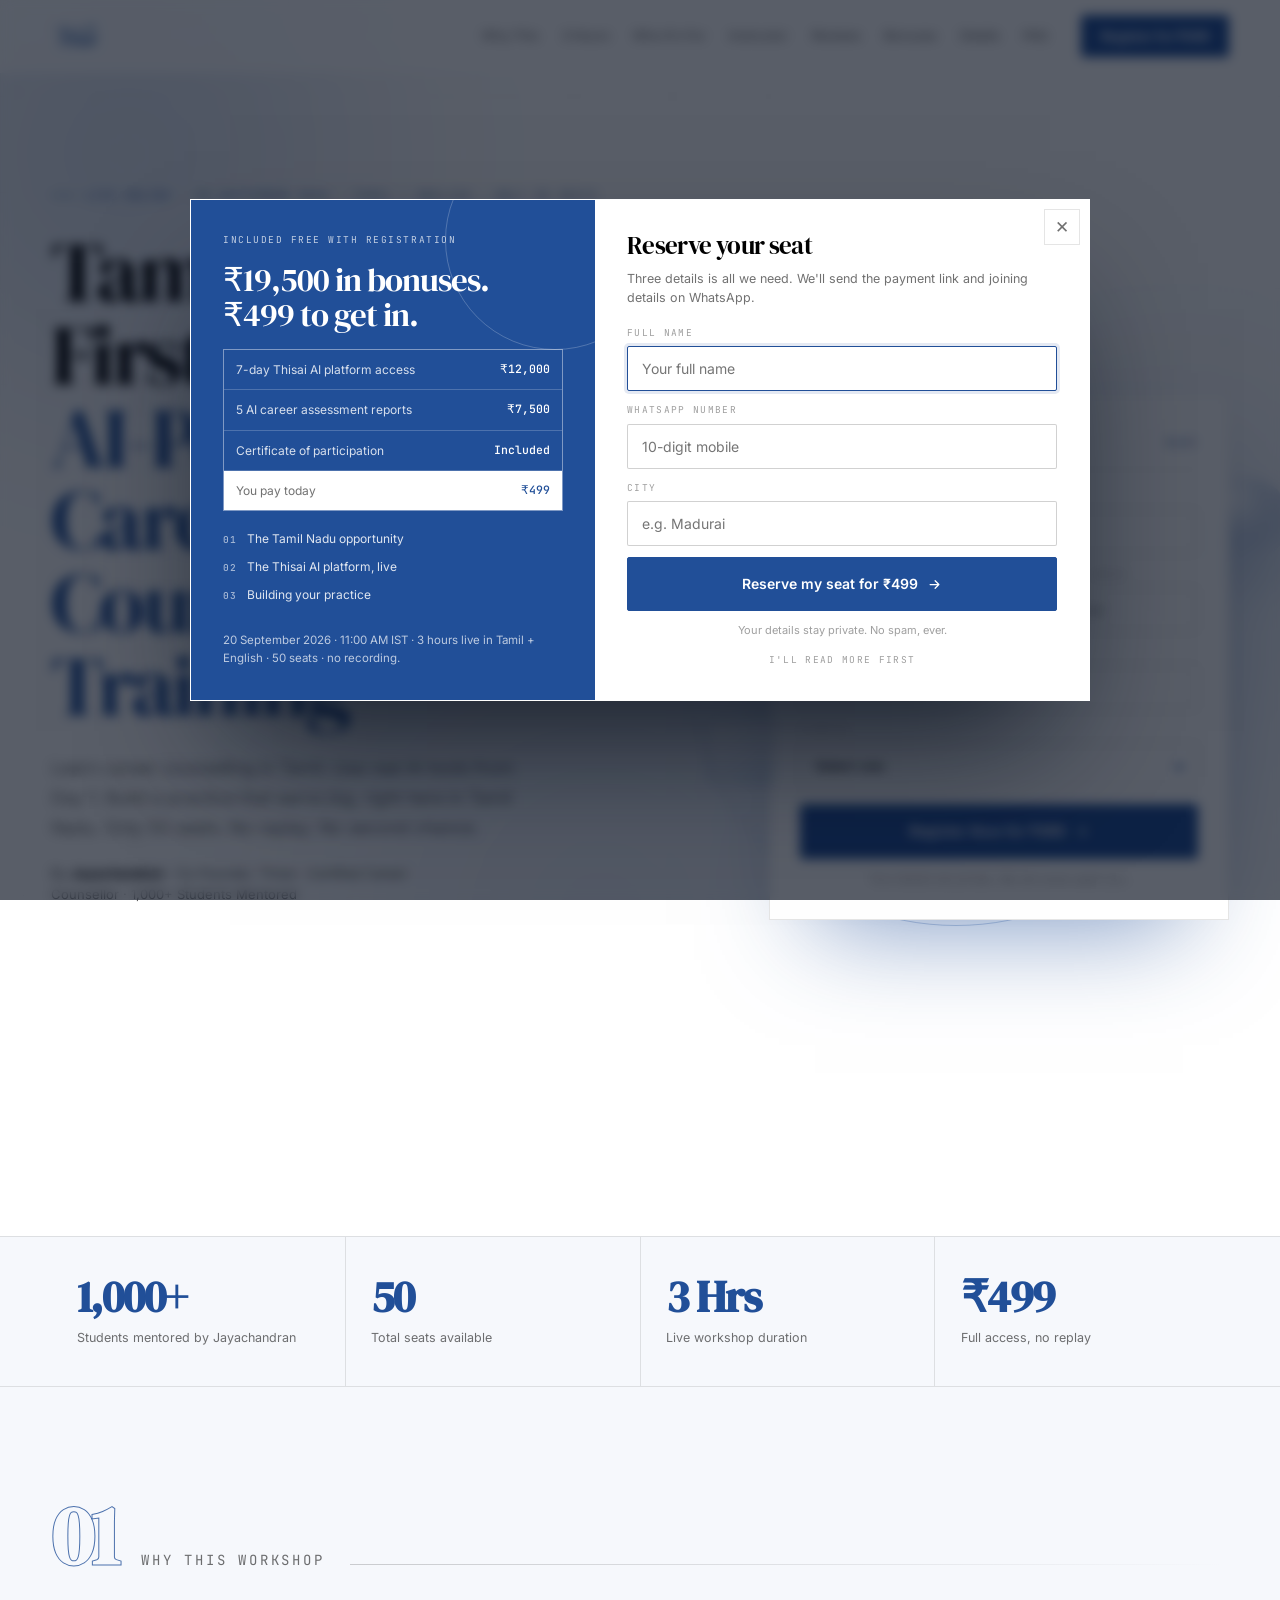
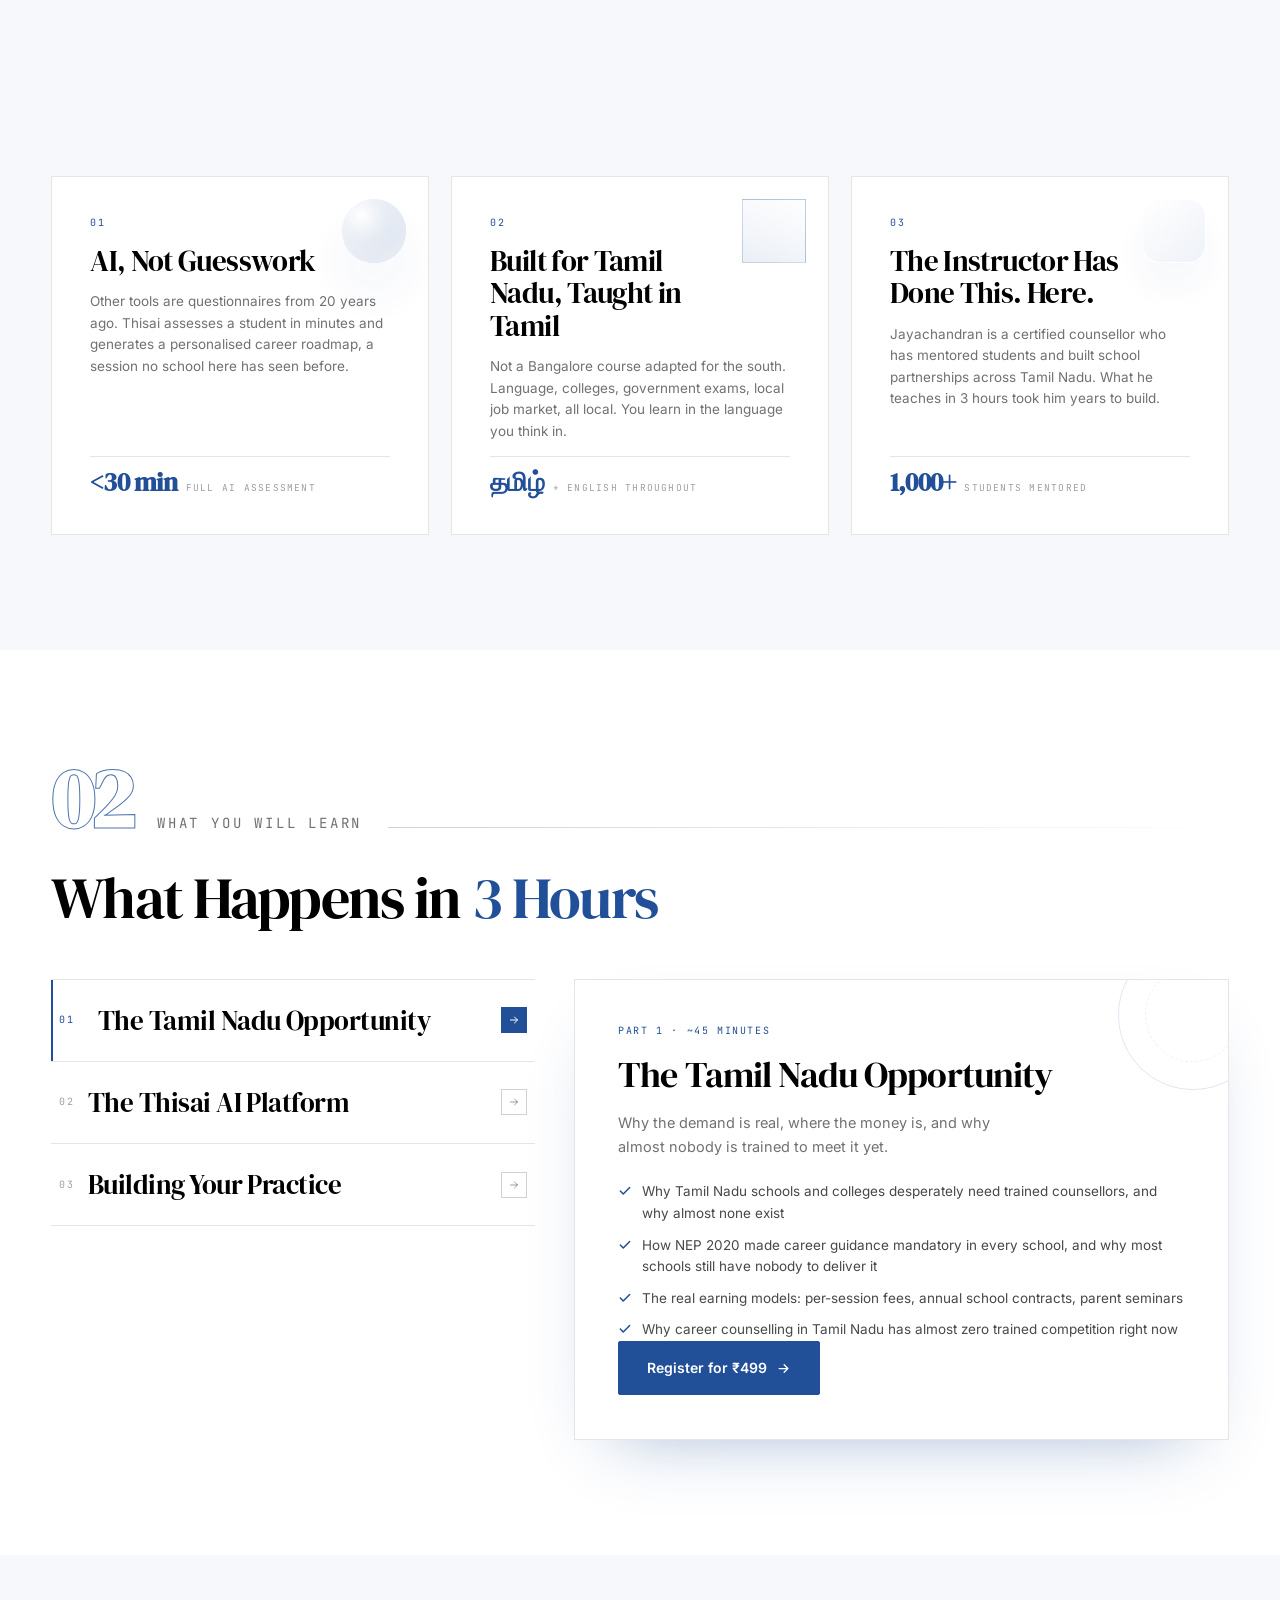
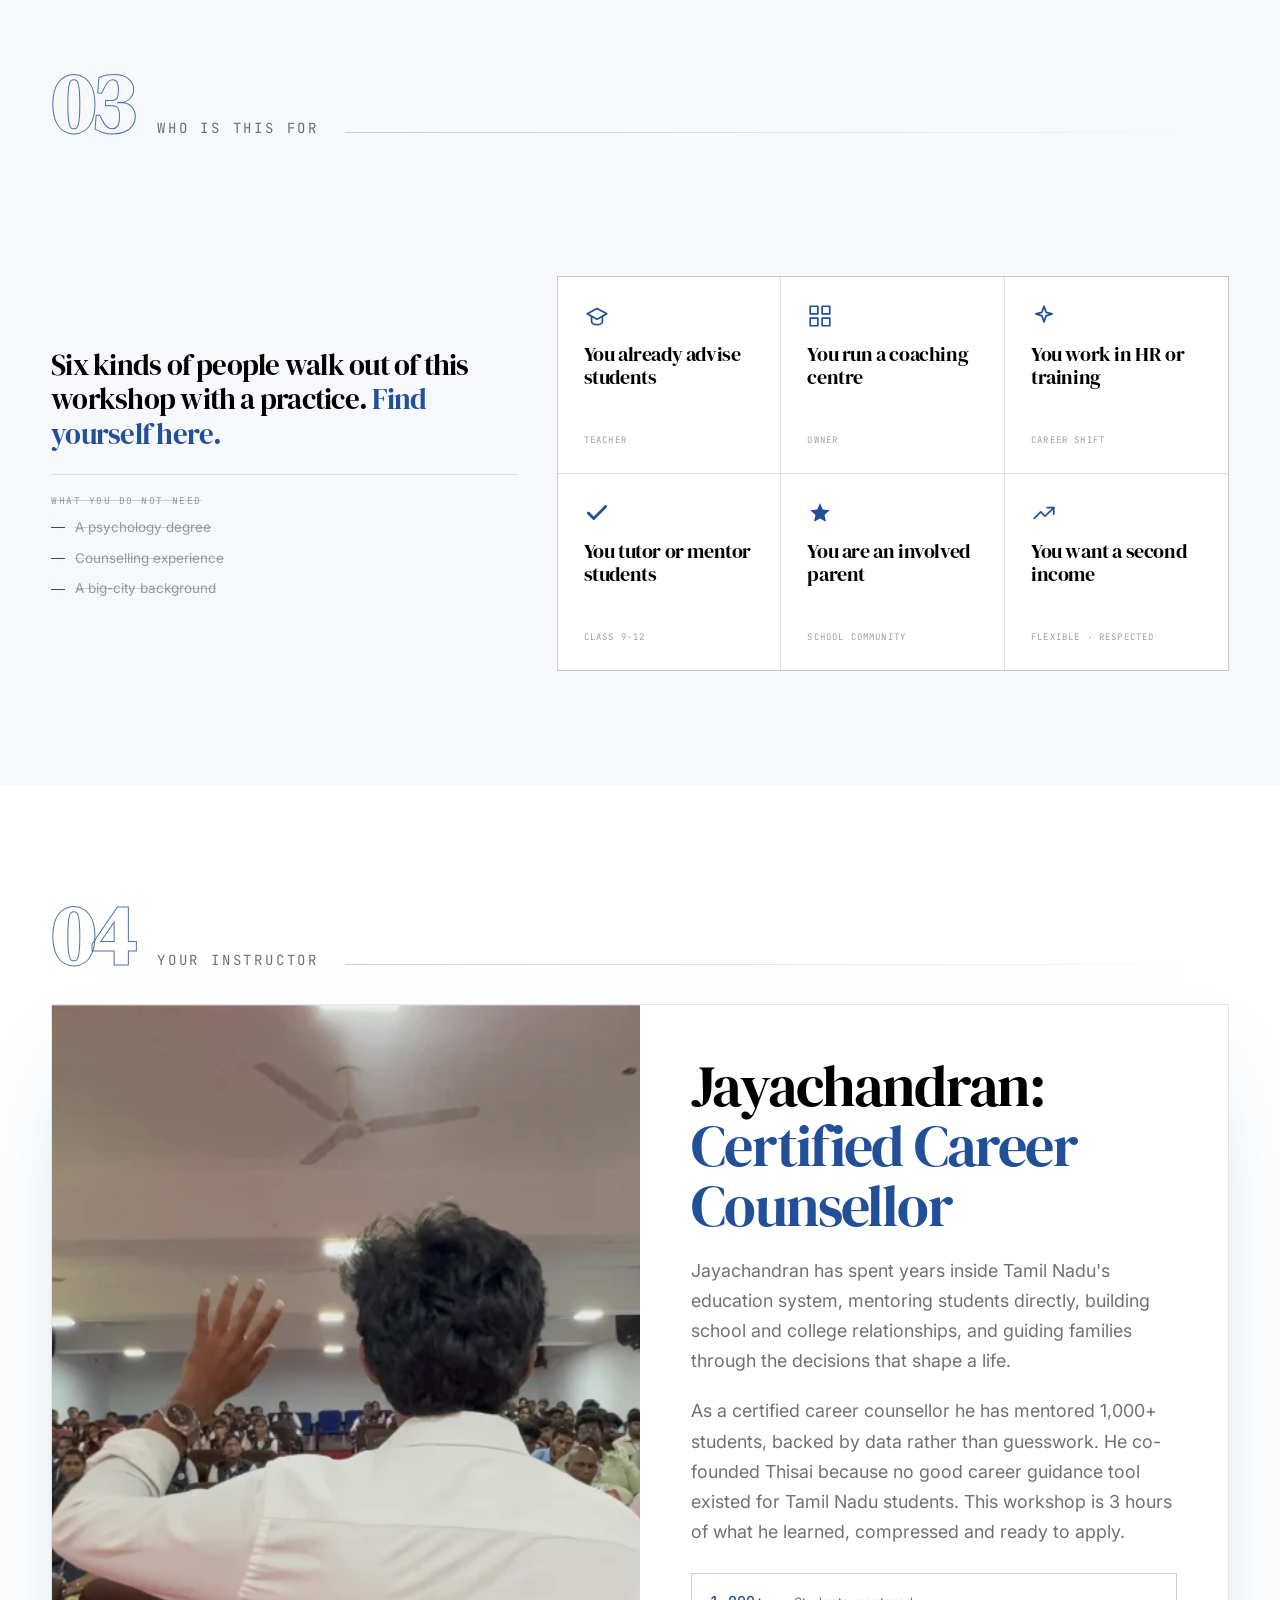
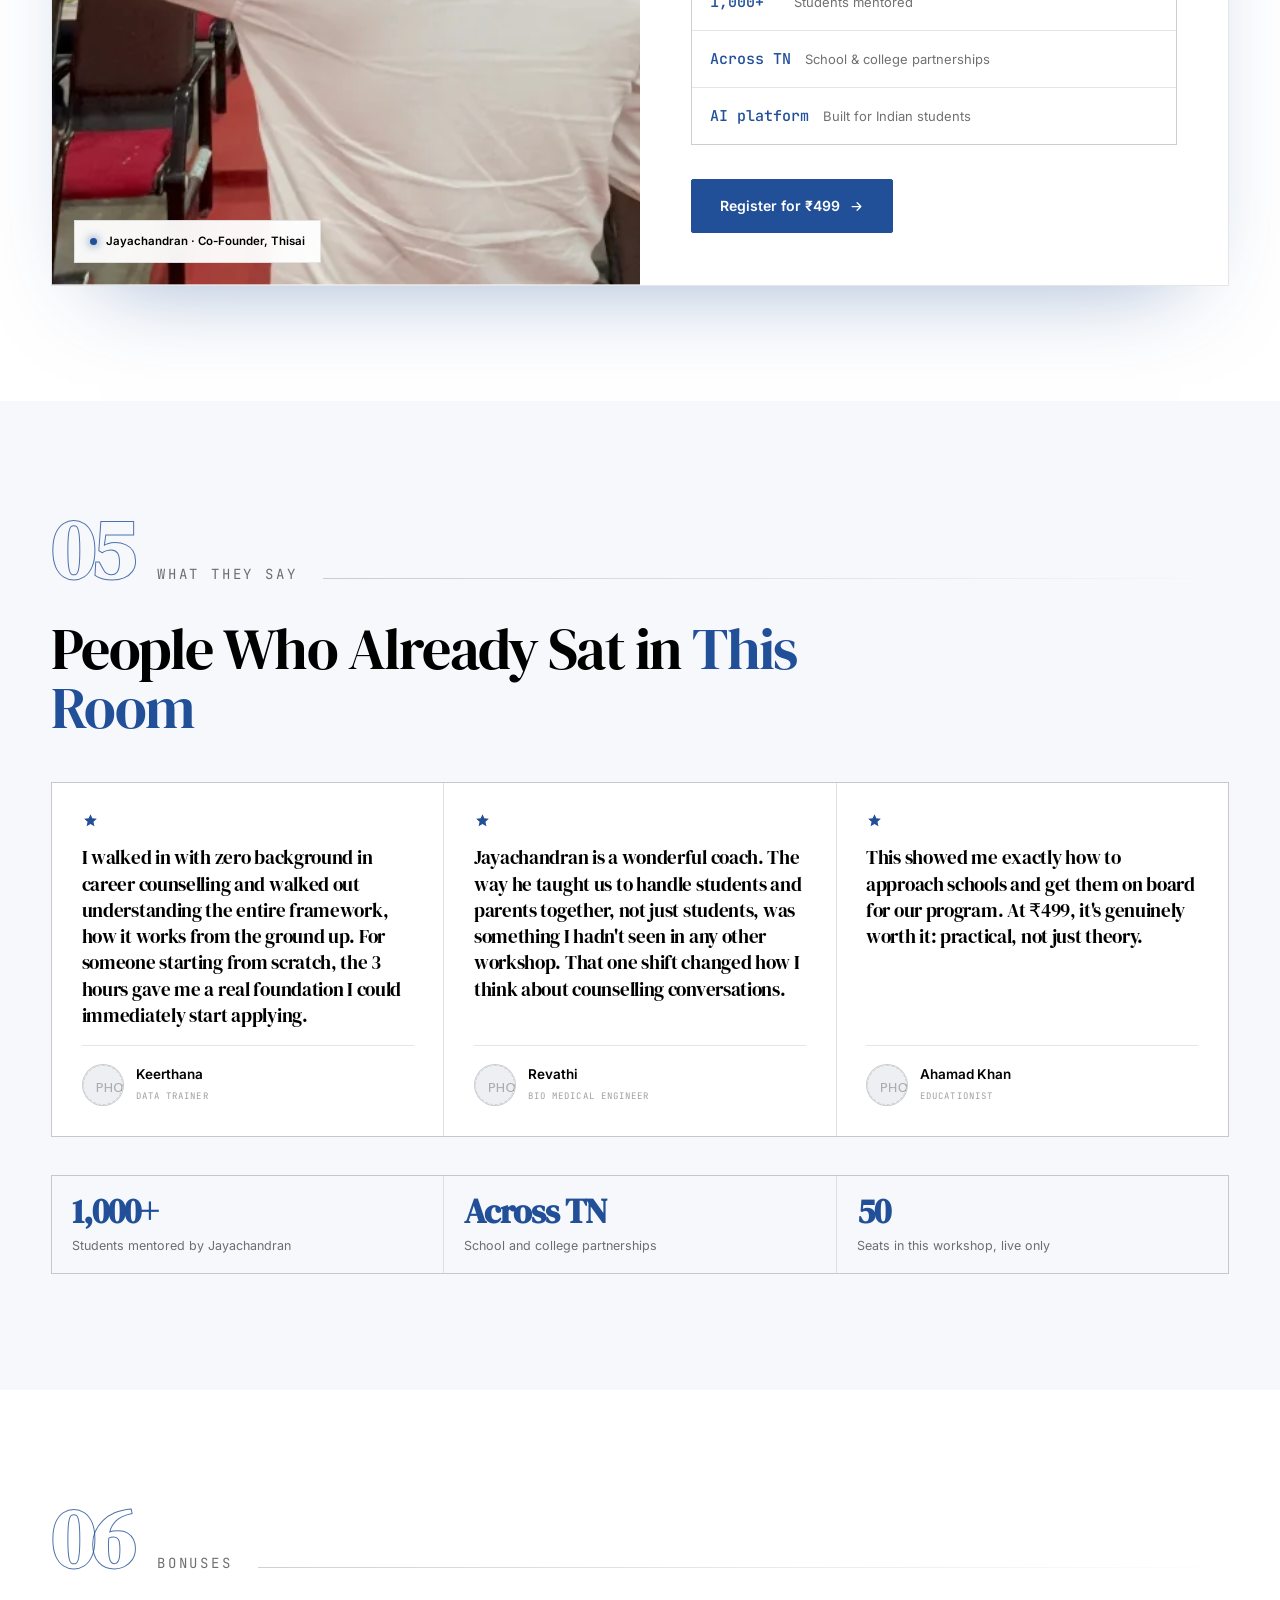
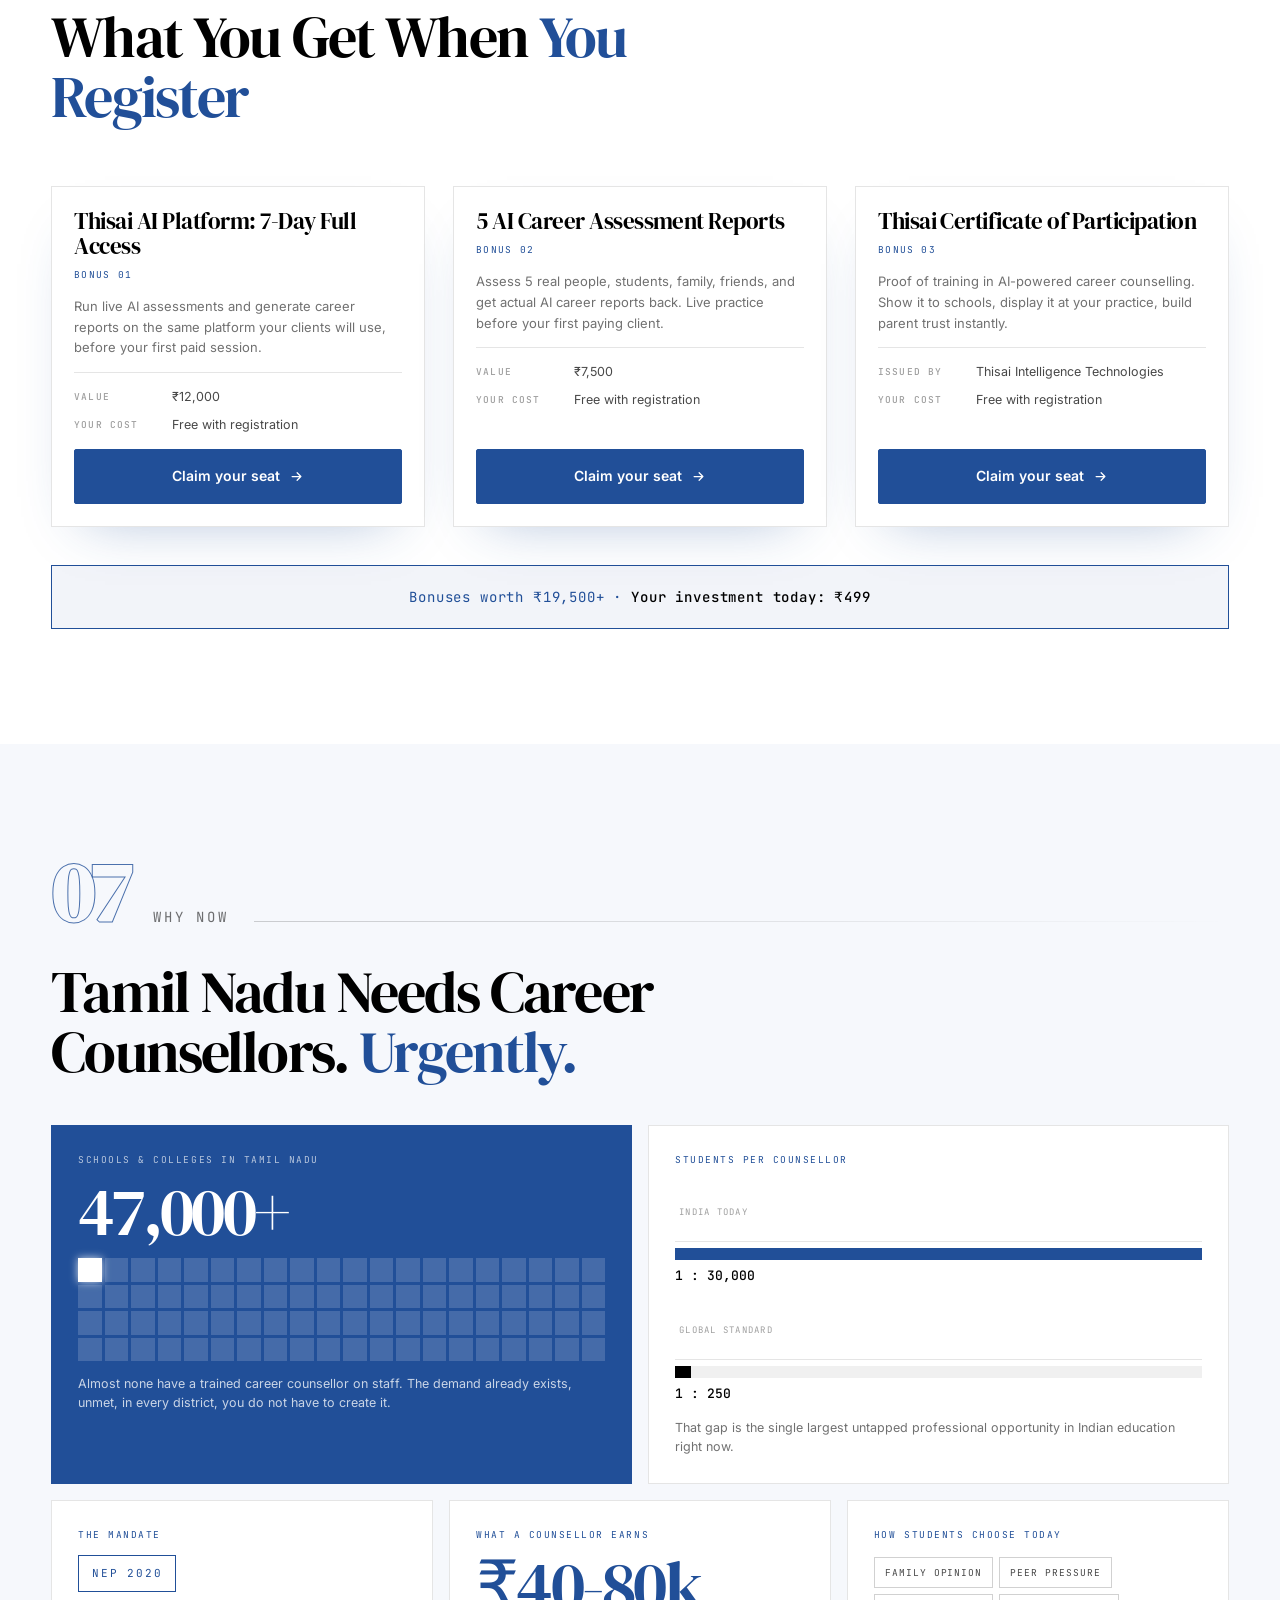
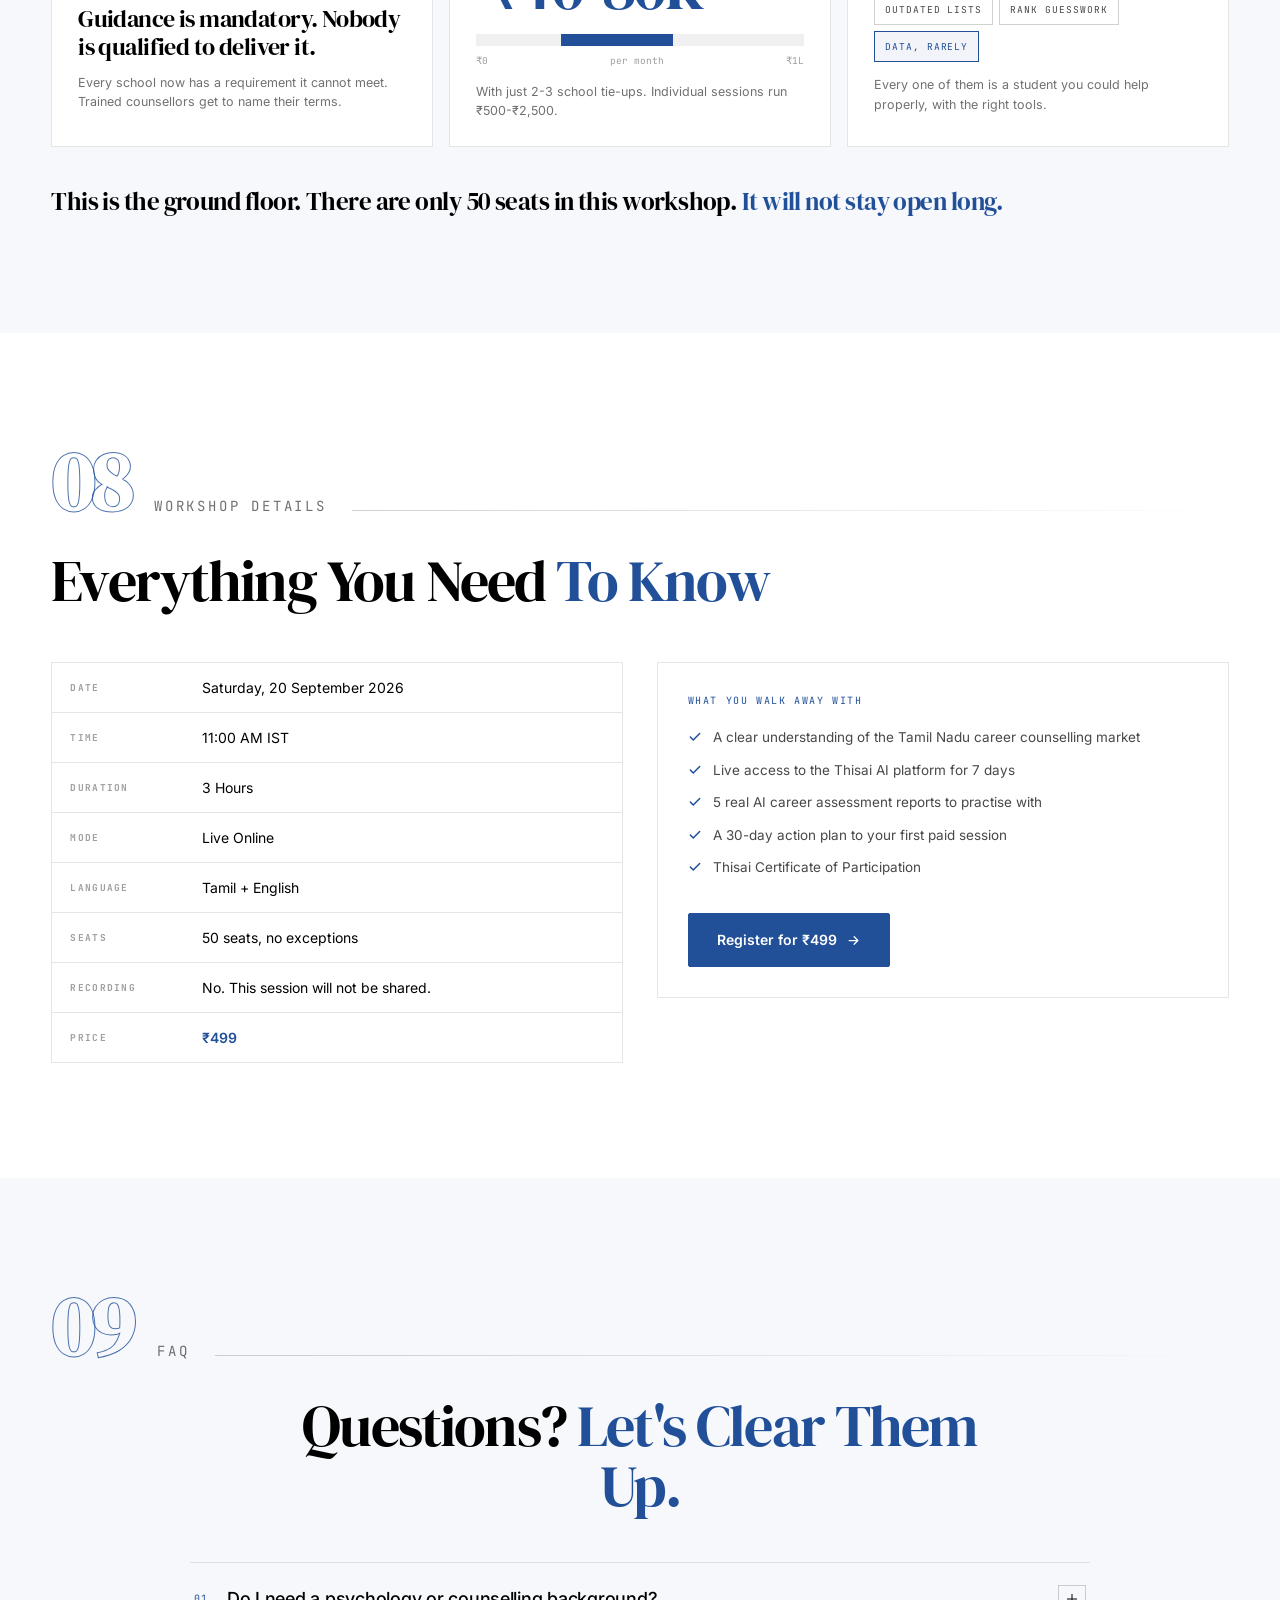
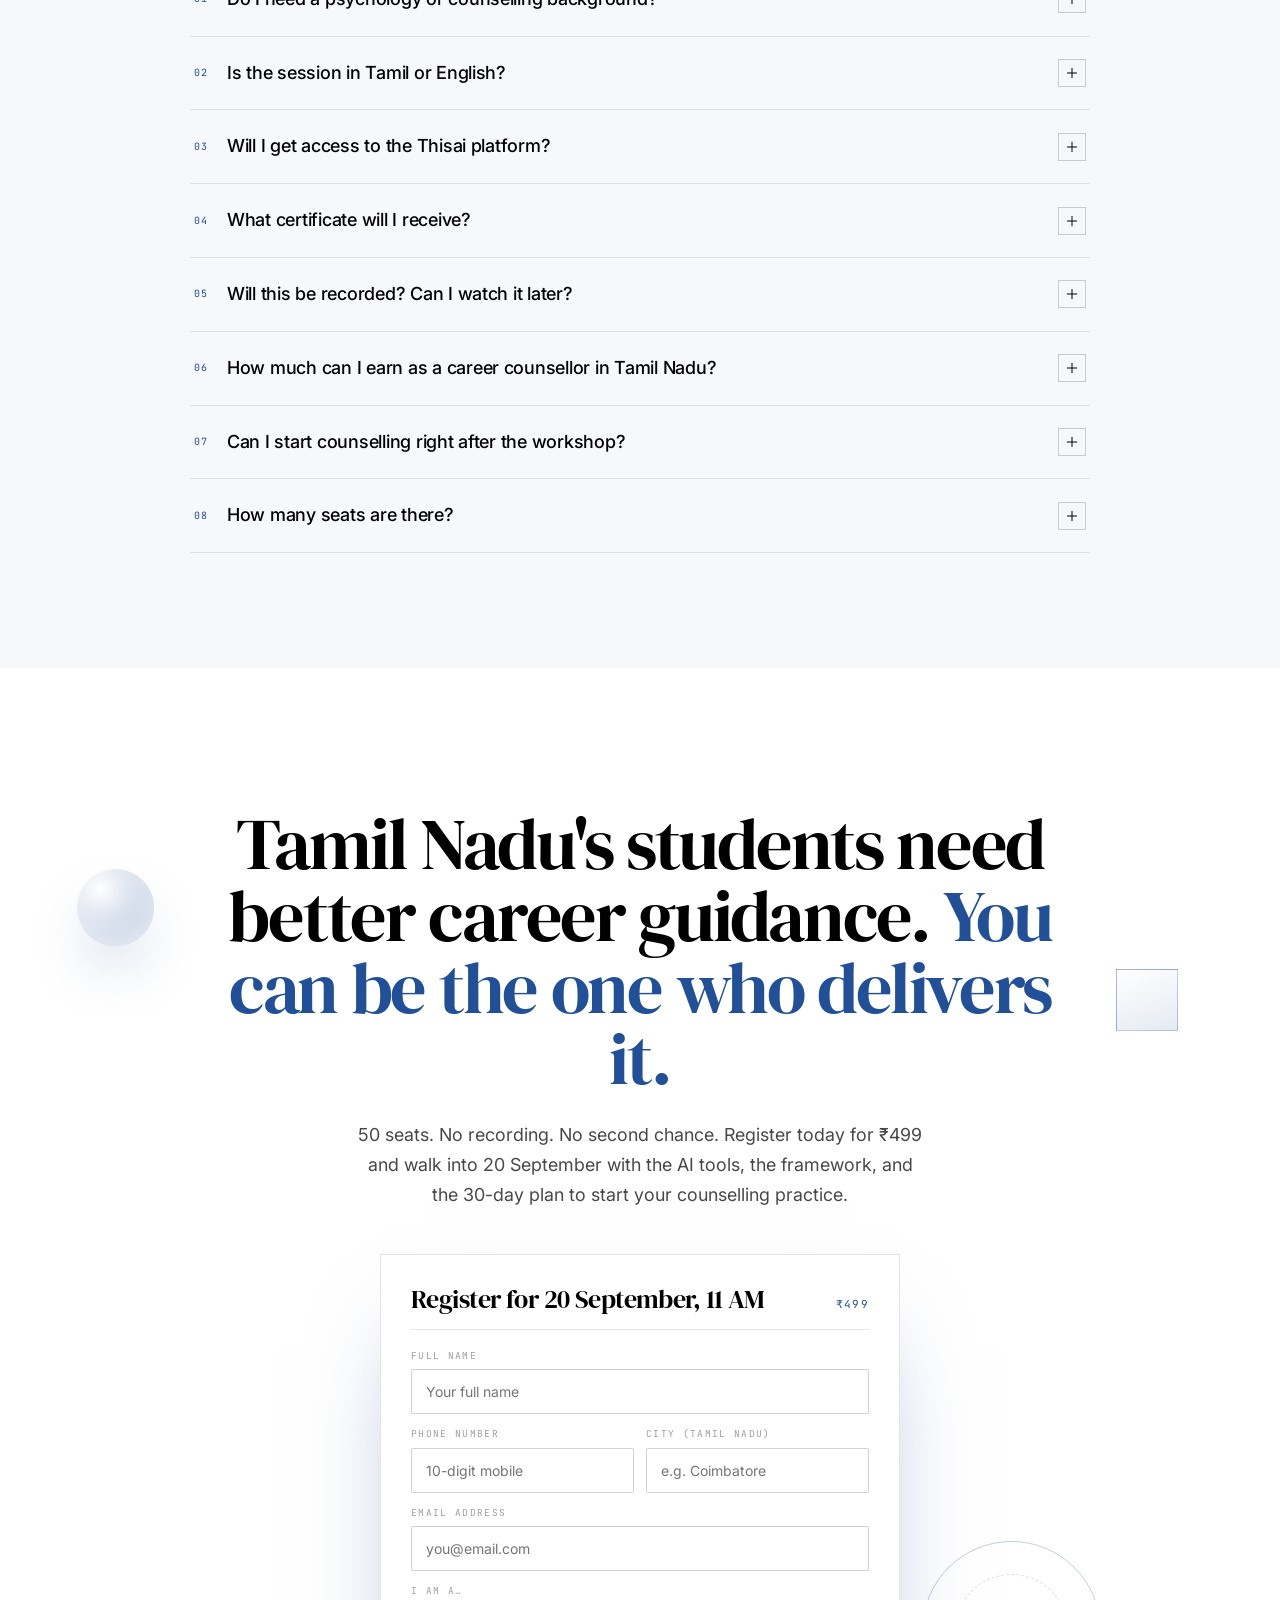
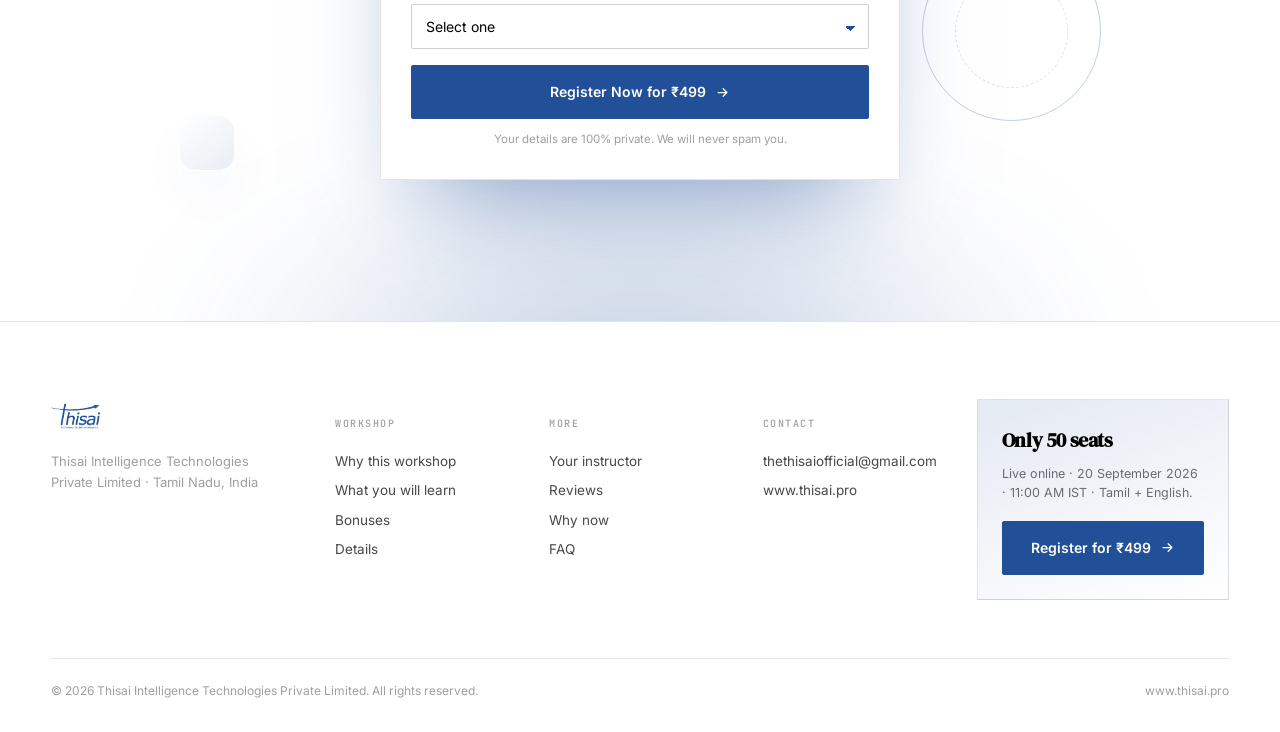
==== index.html @ 78b6aab6 "Rename entry point to index.html for static hosting Static hosts (Vercel, Netlify, GitHub Pages) ser" ====
<!DOCTYPE html>
<html lang="en">
<head>
<meta charset="utf-8">
<meta name="viewport" content="width=device-width,initial-scale=1">
<title>Thisai, Tamil Nadu's First AI-Powered Career Counsellor Training · 20 Sept 2026</title>
<meta name="description" content="Tamil Nadu's first AI-powered career counsellor training. Live online, 20 September 2026, in Tamil + English. 50 seats, no recording. Register for ₹499.">
<link rel="preconnect" href="https://fonts.googleapis.com">
<link rel="preconnect" href="https://fonts.gstatic.com" crossorigin>
<link rel="stylesheet" href="https://fonts.googleapis.com/css2?family=DM+Serif+Display&family=Inter:wght@300;400;500;600;700&family=JetBrains+Mono:wght@400;500&display=swap">
<link rel="stylesheet" href="ai-counselor.css">
<link rel="stylesheet" href="workshop.css">
</head>
<body>
<svg width="0" height="0" style="position:absolute" aria-hidden="true"><defs>
<symbol id="k-arr" viewBox="0 0 24 24" fill="none" stroke="currentColor" stroke-width="2" stroke-linecap="round" stroke-linejoin="round"><path d="M5 12h14M13 6l6 6-6 6"></path></symbol>
<symbol id="k-prev" viewBox="0 0 24 24" fill="none" stroke="currentColor" stroke-width="2" stroke-linecap="round" stroke-linejoin="round"><path d="M19 12H5M11 6l-6 6 6 6"></path></symbol>
<symbol id="k-check" viewBox="0 0 24 24" fill="none" stroke="currentColor" stroke-width="2.6" stroke-linecap="round" stroke-linejoin="round"><path d="M20 6L9 17l-5-5"></path></symbol>
<symbol id="k-star" viewBox="0 0 24 24" fill="currentColor"><path d="M12 3l2.6 5.8 6.4.7-4.8 4.3 1.3 6.2L12 17l-5.5 3 1.3-6.2L3 9.5l6.4-.7L12 3z"></path></symbol>
<symbol id="k-cap" viewBox="0 0 24 24" fill="none" stroke="currentColor" stroke-width="1.6" stroke-linecap="round" stroke-linejoin="round"><path d="M3 10l9-5 9 5-9 5-9-5z"></path><path d="M7 12.2V17c0 1.7 2.2 3 5 3s5-1.3 5-3v-4.8"></path></symbol>
<symbol id="k-grid" viewBox="0 0 24 24" fill="none" stroke="currentColor" stroke-width="1.6" stroke-linecap="round" stroke-linejoin="round"><rect x="3" y="3" width="7" height="7"></rect><rect x="14" y="3" width="7" height="7"></rect><rect x="3" y="14" width="7" height="7"></rect><rect x="14" y="14" width="7" height="7"></rect></symbol>
<symbol id="k-spark" viewBox="0 0 24 24" fill="none" stroke="currentColor" stroke-width="1.6" stroke-linecap="round" stroke-linejoin="round"><path d="M12 3l1.9 5.6L19.5 10l-5.6 1.9L12 17.5l-1.9-5.6L4.5 10l5.6-1.4L12 3z"></path></symbol>
<symbol id="k-grow" viewBox="0 0 24 24" fill="none" stroke="currentColor" stroke-width="1.6" stroke-linecap="round" stroke-linejoin="round"><path d="M3 17l6-6 4 4 8-8"></path><path d="M15 7h6v6"></path></symbol>
</defs></svg>

<div class="env" aria-hidden="true">
<canvas id="dust"></canvas>
<span class="liq l1"></span><span class="liq l2"></span><span class="liq l3"></span>
<span class="grid-f"></span>
</div>
<div class="cursor" id="cur" aria-hidden="true"></div>

<header class="nav" id="nav">
<div class="wrap nav-in">
<a class="lg" href="#top"><img src="assets/thisai-logo.png" alt="Thisai"></a>
<nav class="nav-l">
<a href="#ch01">Why This</a><a href="#ch02">3 Hours</a><a href="#ch03">Who It's For</a><a href="#ch04">Instructor</a><a href="#trust">Reviews</a><a href="#ch05">Bonuses</a><a href="#ch07">Details</a><a href="#ch08">FAQ</a>
</nav>
<a class="btn btn-p btn-sm mag" href="#register" style="flex:none"><span>Register for ₹499</span></a>
<button class="brg" id="brg" aria-label="Menu" aria-expanded="false"><b></b></button>
</div>
<div class="mn" id="mn"><div class="wrap">
<a href="#ch01">Why This</a><a href="#ch02">3 Hours</a><a href="#ch03">Who It's For</a><a href="#ch04">Instructor</a><a href="#trust">Reviews</a><a href="#ch05">Bonuses</a><a href="#ch07">Details</a><a href="#ch08">FAQ</a>
<a class="btn btn-p" href="#register"><span>Register for ₹499</span></a>
</div></div>
</header>

<main>
<!-- HERO -->
<section class="hero" id="top" data-screen-label="Hero">
<div class="wrap hero-g">
<div>
<span class="kick rv"><i></i>Live Online · 20 September 2026 · Tamil + English · Only 50 Seats</span>
<h1 class="dl rw">Tamil Nadu's First <em>AI-Powered Career Counsellor Training</em></h1>
<p class="lede rv d2">Learn career counselling in Tamil. Use real AI tools from Day 1. Build a practice that earns big, right here in Tamil Nadu. Only 50 seats. No replay. No second chance.</p>
<p class="trustline rv d3">By <b>Jayachandran</b> · Co-Founder, Thisai · Certified Career Counsellor · 1,000+ Students Mentored</p>
<div class="cdn rv d3">
<div class="ck">Workshop begins in</div>
<div class="cdn-r">
<div class="cdn-u"><b id="cD">00</b><span>Days</span></div>
<div class="cdn-u"><b id="cH">00</b><span>Hours</span></div>
<div class="cdn-u"><b id="cM">00</b><span>Minutes</span></div>
<div class="cdn-u"><b id="cS">00</b><span>Seconds</span></div>
</div>
<div class="urg"><i></i><span>Only 50 seats available · Registration closes when full · No recording will be shared</span></div>
</div>
<div class="mcta">
<div class="mk">Live online · 20 September 2026 · 11 AM IST</div>
<div class="mh">Reserve your seat for ₹499</div>
<div class="mr"><span>3 hours live</span><span>Tamil + English</span><span>50 seats</span><span>No recording</span></div>
<button class="btn btn-p" type="button" data-open-pop="1"><span>Reserve my seat <svg><use href="#k-arr"></use></svg></span></button>
<div class="mf">Takes 20 seconds · ₹19,500 in bonuses included</div>
</div>
</div>
<div class="hv form-hv" id="hv">
<span class="obj o-ring" aria-hidden="true"></span>
<div class="hv-in" id="hvIn">
<span class="obj o-orb" aria-hidden="true"></span>
<span class="obj cube" aria-hidden="true"><i class="fc"></i><i class="fc"></i><i class="fc"></i><i class="fc"></i><i class="fc"></i><i class="fc"></i></span>
<div class="wf rv d1" id="register">
<div class="wf-h"><h3>Secure Your Seat</h3><span class="pr">₹499</span></div>
<form novalidate="novalidate">
<div class="fr"><label for="f-name">Full name</label><input id="f-name" name="name" type="text" required="required" autocomplete="name" placeholder="Your full name"></div>
<div class="two">
<div class="fr"><label for="f-phone">Phone number</label><input id="f-phone" name="phone" type="tel" required="required" autocomplete="tel" placeholder="10-digit mobile"></div>
<div class="fr"><label for="f-city">City (Tamil Nadu)</label><input id="f-city" name="city" type="text" required="required" placeholder="e.g. Madurai"></div>
</div>
<div class="fr"><label for="f-email">Email address</label><input id="f-email" name="email" type="email" required="required" autocomplete="email" placeholder="you@email.com"></div>
<div class="fr"><label for="f-role">I am a…</label>
<select id="f-role" name="role" required="required">
<option value="">Select one</option>
<option>Teacher</option>
<option>Coaching Centre Owner</option>
<option>HR Professional</option>
<option>Tutor or Mentor</option>
<option>Parent</option>
<option>Other</option>
</select>
</div>
<button class="btn btn-p mag" type="submit"><span>Register Now for ₹499 <svg><use href="#k-arr"></use></svg></span></button>
<p class="fine">Your details are private. We will never spam you.</p>
</form>
<div class="ok">
<div class="tick"><svg><use href="#k-check"></use></svg></div>
<h4>Seat request received</h4>
<p>Thank you, <span class="nm-out">there</span>. We'll send your payment link and joining details on WhatsApp within a few hours. Watch for a message from Thisai.</p>
</div>
</div>
</div>
</div>
</div>
</section>

<!-- STATS -->
<section class="stx" data-screen-label="Stats">
<div class="wrap"><div class="stx-g">
<div><b>1,000+</b><span>Students mentored by Jayachandran</span></div>
<div><b>50</b><span>Total seats available</span></div>
<div><b>3 Hrs</b><span>Live workshop duration</span></div>
<div><b>₹499</b><span>Full access, no replay</span></div>
</div></div>
</section>

<!-- 01 WHY THIS WORKSHOP -->
<section class="ch alt" id="ch01" data-screen-label="01 Why this workshop">
<span class="scan"></span>
<div class="wrap">
<div class="ch-no"><b>01</b><span class="lbl">Why this workshop</span><span class="rule"></span></div>
<div class="head"><h2 class="dl rw">What Makes This Different From <em>Everything Else</em></h2></div>
<div class="asm g3 hsc">
<article class="as tlt rv"><span class="obj o-orb a3" aria-hidden="true"></span><span class="an">01</span><h3>AI, Not Guesswork</h3><p>Other tools are questionnaires from 20 years ago. Thisai assesses a student in minutes and generates a personalised career roadmap, a session no school here has seen before.</p><div class="metric"><b>&lt;30 min</b><span>Full AI assessment</span></div></article>
<article class="as tlt rv d1"><span class="obj cube a3" style="--s:64px" aria-hidden="true"><i class="fc"></i><i class="fc"></i><i class="fc"></i><i class="fc"></i><i class="fc"></i><i class="fc"></i></span><span class="an">02</span><h3>Built for Tamil Nadu, Taught in Tamil</h3><p>Not a Bangalore course adapted for the south. Language, colleges, government exams, local job market, all local. You learn in the language you think in.</p><div class="metric"><b>தமிழ்</b><span>+ English throughout</span></div></article>
<article class="as tlt rv d2"><span class="obj o-glass a3" style="border-radius:18px" aria-hidden="true"></span><span class="an">03</span><h3>The Instructor Has Done This. Here.</h3><p>Jayachandran is a certified counsellor who has mentored students and built school partnerships across Tamil Nadu. What he teaches in 3 hours took him years to build.</p><div class="metric"><b>1,000+</b><span>Students mentored</span></div></article>
</div>
<div class="hint"><i></i>Swipe to see all three</div>
</div>
</section>

<!-- 02 WHAT YOU WILL LEARN -->
<section class="ch" id="ch02" data-screen-label="02 What happens in 3 hours">
<span class="scan"></span>
<div class="wrap">
<div class="ch-no"><b>02</b><span class="lbl">What you will learn</span><span class="rule"></span></div>
<div class="head"><h2 class="dl rw">What Happens in <em>3 Hours</em></h2></div>
<div class="aud rv">
<div class="aud-l" id="audL">
<button class="on" data-i="0"><span class="an">01</span><span class="at">The Tamil Nadu Opportunity</span><span class="ac"><svg><use href="#k-arr"></use></svg></span></button>
<button data-i="1"><span class="an">02</span><span class="at">The Thisai AI Platform</span><span class="ac"><svg><use href="#k-arr"></use></svg></span></button>
<button data-i="2"><span class="an">03</span><span class="at">Building Your Practice</span><span class="ac"><svg><use href="#k-arr"></use></svg></span></button>
</div>
<div class="aud-p" id="audP">
<span class="sw"></span>
<span class="obj o-ring" aria-hidden="true"></span>
<div id="audBody"></div>
</div>
</div>
</div>
</section>

<!-- 03 WHO IS THIS FOR -->
<section class="ch alt" id="ch03" data-screen-label="03 Who is this for">
<span class="scan"></span>
<div class="wrap">
<div class="ch-no"><b>03</b><span class="lbl">Who is this for</span><span class="rule"></span></div>
<div class="head"><h2 class="dl rw">This Workshop Is <em>For You If…</em></h2></div>
<div class="fit">
<div class="rv">
<div class="fit-s">Six kinds of people walk out of this workshop with a practice. <em>Find yourself here.</em></div>
<div class="nots">
<div class="nk">What you do not need</div>
<div><i></i>A psychology degree</div>
<div><i></i>Counselling experience</div>
<div><i></i>A big-city background</div>
</div>
</div>
<div class="tiles rv d1">
<div class="tile"><svg><use href="#k-cap"></use></svg><b>You already advise students</b><span>Teacher</span></div>
<div class="tile"><svg><use href="#k-grid"></use></svg><b>You run a coaching centre</b><span>Owner</span></div>
<div class="tile"><svg><use href="#k-spark"></use></svg><b>You work in HR or training</b><span>Career shift</span></div>
<div class="tile"><svg><use href="#k-check"></use></svg><b>You tutor or mentor students</b><span>Class 9-12</span></div>
<div class="tile"><svg><use href="#k-star"></use></svg><b>You are an involved parent</b><span>School community</span></div>
<div class="tile"><svg><use href="#k-grow"></use></svg><b>You want a second income</b><span>Flexible · respected</span></div>
</div>
</div>
</div>
</section>

<!-- 04 INSTRUCTOR -->
<section class="ch" id="ch04" data-screen-label="04 Instructor">
<span class="scan"></span>
<div class="wrap">
<div class="ch-no"><b>04</b><span class="lbl">Your instructor</span><span class="rule"></span></div>
<div class="xp rv">
<div class="xp-ph"><image-slot id="ws-instructor" shape="rect" fit="cover" placeholder="Drop a photo: Jayachandran, Co-Founder of Thisai" src="assets/jayachandran.webp"></image-slot><span class="tag"><span class="dot"></span>Jayachandran · Co-Founder, Thisai</span></div>
<div class="xp-c">
<h2 class="dl rw">Jayachandran: <em>Certified Career Counsellor</em></h2>
<p class="lede">Jayachandran has spent years inside Tamil Nadu's education system, mentoring students directly, building school and college relationships, and guiding families through the decisions that shape a life.</p>
<p class="lede">As a certified career counsellor he has mentored 1,000+ students, backed by data rather than guesswork. He co-founded Thisai because no good career guidance tool existed for Tamil Nadu students. This workshop is 3 hours of what he learned, compressed and ready to apply.</p>
<div class="xnums">
<div><b>1,000+</b><span>Students mentored</span></div>
<div><b>Across TN</b><span>School &amp; college partnerships</span></div>
<div><b>AI platform</b><span>Built for Indian students</span></div>
</div>
<div class="btns">
<a class="btn btn-p mag" href="#register"><span>Register for ₹499 <svg><use href="#k-arr"></use></svg></span></a>
</div>
</div>
</div>
</div>
</section>

<!-- 05 TESTIMONIALS -->
<section class="ch alt" id="trust" data-screen-label="05 What they say">
<span class="scan"></span>
<div class="wrap">
<div class="ch-no"><b>05</b><span class="lbl">What they say</span><span class="rule"></span></div>
<div class="head"><h2 class="dl rw">People Who Already Sat in <em>This Room</em></h2></div>
<div class="tst hsc">
<article class="tq rv">
<svg class="qm" viewBox="0 0 24 24" aria-hidden="true"><use href="#k-star"></use></svg>
<p>I walked in with zero background in career counselling and walked out understanding the entire framework, how it works from the ground up. For someone starting from scratch, the 3 hours gave me a real foundation I could immediately start applying.</p>
<div class="tq-w"><span class="av"><image-slot id="ws-tq-1" shape="circle" fit="cover" placeholder="Photo"></image-slot></span><div><b>Keerthana</b><span>Data Trainer</span></div></div>
</article>
<article class="tq rv d1">
<svg class="qm" viewBox="0 0 24 24" aria-hidden="true"><use href="#k-star"></use></svg>
<p>Jayachandran is a wonderful coach. The way he taught us to handle students and parents together, not just students, was something I hadn't seen in any other workshop. That one shift changed how I think about counselling conversations.</p>
<div class="tq-w"><span class="av"><image-slot id="ws-tq-2" shape="circle" fit="cover" placeholder="Photo"></image-slot></span><div><b>Revathi</b><span>Bio Medical Engineer</span></div></div>
</article>
<article class="tq rv d2">
<svg class="qm" viewBox="0 0 24 24" aria-hidden="true"><use href="#k-star"></use></svg>
<p>This showed me exactly how to approach schools and get them on board for our program. At ₹499, it's genuinely worth it: practical, not just theory.</p>
<div class="tq-w"><span class="av"><image-slot id="ws-tq-3" shape="circle" fit="cover" placeholder="Photo"></image-slot></span><div><b>Ahamad Khan</b><span>Educationist</span></div></div>
</article>
</div>
<div class="hint"><i></i>Swipe · 3 voices</div>
<div class="tst-b rv">
<div><b>1,000+</b><span>Students mentored by Jayachandran</span></div>
<div><b>Across TN</b><span>School and college partnerships</span></div>
<div><b>50</b><span>Seats in this workshop, live only</span></div>
</div>
</div></section>

<!-- 06 BONUSES -->
<section class="ch" id="ch05" data-screen-label="06 Bonuses">
<span class="scan"></span>
<div class="wrap">
<div class="ch-no"><b>06</b><span class="lbl">Bonuses</span><span class="rule"></span></div>
<div class="head"><h2 class="dl rw">What You Get When <em>You Register</em></h2></div>
<div class="cns hsc">
<article class="pn rv">
<div class="pn-b">
<div><div class="nm">Thisai AI Platform: 7-Day Full Access</div><div class="sp">Bonus 01</div></div>
<p>Run live AI assessments and generate career reports on the same platform your clients will use, before your first paid session.</p>
<div class="pn-m"><div class="pn-r"><b>Value</b><span>₹12,000</span></div><div class="pn-r"><b>Your cost</b><span>Free with registration</span></div></div>
<a class="btn btn-p mag" href="#register"><span>Claim your seat <svg><use href="#k-arr"></use></svg></span></a>
</div>
</article>
<article class="pn rv d1">
<div class="pn-b">
<div><div class="nm">5 AI Career Assessment Reports</div><div class="sp">Bonus 02</div></div>
<p>Assess 5 real people, students, family, friends, and get actual AI career reports back. Live practice before your first paying client.</p>
<div class="pn-m"><div class="pn-r"><b>Value</b><span>₹7,500</span></div><div class="pn-r"><b>Your cost</b><span>Free with registration</span></div></div>
<a class="btn btn-p mag" href="#register"><span>Claim your seat <svg><use href="#k-arr"></use></svg></span></a>
</div>
</article>
<article class="pn rv d2">
<div class="pn-b">
<div><div class="nm">Thisai Certificate of Participation</div><div class="sp">Bonus 03</div></div>
<p>Proof of training in AI-powered career counselling. Show it to schools, display it at your practice, build parent trust instantly.</p>
<div class="pn-m"><div class="pn-r"><b>Issued by</b><span>Thisai Intelligence Technologies</span></div><div class="pn-r"><b>Your cost</b><span>Free with registration</span></div></div>
<a class="btn btn-p mag" href="#register"><span>Claim your seat <svg><use href="#k-arr"></use></svg></span></a>
</div>
</article>
</div>
<div class="hint"><i></i>Swipe · 3 bonuses</div>
<div class="bonus-tot rv">Bonuses worth ₹19,500+ · <b>Your investment today: ₹499</b></div>
</div>
</section>

<!-- 07 WHY NOW -->
<section class="ch alt" id="ch06" data-screen-label="07 Why now">
<span class="scan"></span>
<div class="wrap">
<div class="ch-no"><b>07</b><span class="lbl">Why now</span><span class="rule"></span></div>
<div class="head"><h2 class="dl rw">Tamil Nadu Needs Career Counsellors. <em>Urgently.</em></h2></div>
<div class="ins">
<div class="ib w3 dark rv">
<div class="ik">Schools &amp; colleges in Tamil Nadu</div>
<div class="big">47,000+</div>
<div class="dots-g" aria-hidden="true"><i class="on"></i><i></i><i></i><i></i><i></i><i></i><i></i><i></i><i></i><i></i><i></i><i></i><i></i><i></i><i></i><i></i><i></i><i></i><i></i><i></i><i></i><i></i><i></i><i></i><i></i><i></i><i></i><i></i><i></i><i></i><i></i><i></i><i></i><i></i><i></i><i></i><i></i><i></i><i></i><i></i><i></i><i></i><i></i><i></i><i></i><i></i><i></i><i></i><i></i><i></i><i></i><i></i><i></i><i></i><i></i><i></i><i></i><i></i><i></i><i></i><i></i><i></i><i></i><i></i><i></i><i></i><i></i><i></i><i></i><i></i><i></i><i></i><i></i><i></i><i></i><i></i><i></i><i></i><i></i><i></i></div>
<p>Almost none have a trained career counsellor on staff. The demand already exists, unmet, in every district, you do not have to create it.</p>
</div>
<div class="ib w3 rv">
<div class="ik">Students per counsellor</div>
<div class="bars">
<div class="bar"><span class="bl">India today</span><span class="bt"><i style="--w:100%"></i></span><b>1 : 30,000</b></div>
<div class="bar gold"><span class="bl">Global standard</span><span class="bt"><i style="--w:3%"></i></span><b>1 : 250</b></div>
</div>
<p>That gap is the single largest untapped professional opportunity in Indian education right now.</p>
</div>
<div class="ib w2 rv">
<div class="ik">The mandate</div>
<span class="stamp" style="color:var(--blue)">NEP 2020</span>
<h3>Guidance is mandatory. Nobody is qualified to deliver it.</h3>
<p>Every school now has a requirement it cannot meet. Trained counsellors get to name their terms.</p>
</div>
<div class="ib w2 rv">
<div class="ik">What a counsellor earns</div>
<div class="big">₹40-80k</div>
<div class="rng">
<div class="tr"><i></i></div>
<div class="sc"><span>₹0</span><span>per month</span><span>₹1L</span></div>
</div>
<p>With just 2-3 school tie-ups. Individual sessions run ₹500-₹2,500.</p>
</div>
<div class="ib w2 rv">
<div class="ik">How students choose today</div>
<div class="tagr">
<span>Family opinion</span><span>Peer pressure</span><span>Outdated lists</span><span>Rank guesswork</span><span class="hot">Data, rarely</span>
</div>
<p>Every one of them is a student you could help properly, with the right tools.</p>
</div>
</div>
<p class="close-line rv">This is the ground floor. There are only 50 seats in this workshop. <em>It will not stay open long.</em></p>
</div>
</section>

<!-- 08 WORKSHOP DETAILS -->
<section class="ch" id="ch07" data-screen-label="08 Workshop details">
<span class="scan"></span>
<div class="wrap">
<div class="ch-no"><b>08</b><span class="lbl">Workshop details</span><span class="rule"></span></div>
<div class="head"><h2 class="dl rw">Everything You Need <em>To Know</em></h2></div>
<div class="det">
<div class="det-t rv">
<div class="dr"><b>Date</b><span>Saturday, 20 September 2026</span></div>
<div class="dr"><b>Time</b><span>11:00 AM IST</span></div>
<div class="dr"><b>Duration</b><span>3 Hours</span></div>
<div class="dr"><b>Mode</b><span>Live Online</span></div>
<div class="dr"><b>Language</b><span>Tamil + English</span></div>
<div class="dr"><b>Seats</b><span>50 seats, no exceptions</span></div>
<div class="dr"><b>Recording</b><span>No. This session will not be shared.</span></div>
<div class="dr hot"><b>Price</b><span>₹499</span></div>
</div>
<div class="walk rv d1">
<div class="wk">What you walk away with</div>
<div class="xl">
<div><svg><use href="#k-check"></use></svg>A clear understanding of the Tamil Nadu career counselling market</div>
<div><svg><use href="#k-check"></use></svg>Live access to the Thisai AI platform for 7 days</div>
<div><svg><use href="#k-check"></use></svg>5 real AI career assessment reports to practise with</div>
<div><svg><use href="#k-check"></use></svg>A 30-day action plan to your first paid session</div>
<div><svg><use href="#k-check"></use></svg>Thisai Certificate of Participation</div>
</div>
<div class="btns"><a class="btn btn-p mag" href="#register"><span>Register for ₹499 <svg><use href="#k-arr"></use></svg></span></a></div>
</div>
</div>
</div>
</section>

<!-- 09 FAQ -->
<section class="ch alt" id="ch08" data-screen-label="09 FAQ">
<span class="scan"></span>
<div class="wrap">
<div class="ch-no"><b>09</b><span class="lbl">FAQ</span><span class="rule"></span></div>
<div class="head mid"><h2 class="dl rw">Questions? <em>Let's Clear Them Up.</em></h2></div>
<div class="faq" id="faqList">
<div class="q"><span class="sw"></span><button aria-expanded="false"><span class="qn">01</span><span class="qt">Do I need a psychology or counselling background?</span><span class="qi"></span></button><div class="a"><div class="a-in">No. This workshop is designed for complete beginners. Jayachandran will take you from zero to your first session framework in 3 hours.</div></div></div>
<div class="q"><span class="sw"></span><button aria-expanded="false"><span class="qn">02</span><span class="qt">Is the session in Tamil or English?</span><span class="qi"></span></button><div class="a"><div class="a-in">Both. The workshop is conducted in Tamil and English. All examples, case studies and Q&amp;A are in Tamil. Nobody will be left behind because of language.</div></div></div>
<div class="q"><span class="sw"></span><button aria-expanded="false"><span class="qn">03</span><span class="qt">Will I get access to the Thisai platform?</span><span class="qi"></span></button><div class="a"><div class="a-in">Yes, 7-day full platform access is included free when you register.</div></div></div>
<div class="q"><span class="sw"></span><button aria-expanded="false"><span class="qn">04</span><span class="qt">What certificate will I receive?</span><span class="qi"></span></button><div class="a"><div class="a-in">You receive a Thisai Intelligence Technologies Certificate of Participation confirming your training in AI-powered career counselling.</div></div></div>
<div class="q"><span class="sw"></span><button aria-expanded="false"><span class="qn">05</span><span class="qt">Will this be recorded? Can I watch it later?</span><span class="qi"></span></button><div class="a"><div class="a-in">No. This session will not be recorded and will not be shared after the workshop. 50 seats. Live only. If you miss it, you miss it.</div></div></div>
<div class="q"><span class="sw"></span><button aria-expanded="false"><span class="qn">06</span><span class="qt">How much can I earn as a career counsellor in Tamil Nadu?</span><span class="qi"></span></button><div class="a"><div class="a-in">A counsellor with 2-3 school or college tie-ups typically earns ₹40,000-₹80,000 per month. Individual session fees in Tamil Nadu range from ₹500 to ₹2,500 depending on the client and format.</div></div></div>
<div class="q"><span class="sw"></span><button aria-expanded="false"><span class="qn">07</span><span class="qt">Can I start counselling right after the workshop?</span><span class="qi"></span></button><div class="a"><div class="a-in">You will leave with platform access, 5 real assessment reports, and a 30-day action plan. Your first paid session is achievable within your first month.</div></div></div>
<div class="q"><span class="sw"></span><button aria-expanded="false"><span class="qn">08</span><span class="qt">How many seats are there?</span><span class="qi"></span></button><div class="a"><div class="a-in">50. That is the total. When they fill, registration closes permanently.</div></div></div>
</div>
</div>
</section>

<!-- FINAL -->
<section class="fin" id="final" data-screen-label="Final CTA">
<span class="obj o-orb o1" aria-hidden="true"></span>
<span class="obj cube o2" aria-hidden="true"><i class="fc"></i><i class="fc"></i><i class="fc"></i><i class="fc"></i><i class="fc"></i><i class="fc"></i></span>
<span class="obj o-glass o3" aria-hidden="true"></span>
<span class="obj o-ring o4" aria-hidden="true"></span>
<div class="wrap fin-in">
<h2 class="dl rw">Tamil Nadu's students need better career guidance. <em>You can be the one who delivers it.</em></h2>
<p class="lede rv d2">50 seats. No recording. No second chance. Register today for ₹499 and walk into 20 September with the AI tools, the framework, and the 30-day plan to start your counselling practice.</p>
<div class="wf rv d3" id="register2">
<div class="wf-h"><h3>Register for 20 September, 11 AM</h3><span class="pr">₹499</span></div>
<form novalidate="novalidate">
<div class="fr"><label for="g-name">Full name</label><input id="g-name" name="name" type="text" required="required" autocomplete="name" placeholder="Your full name"></div>
<div class="two">
<div class="fr"><label for="g-phone">Phone number</label><input id="g-phone" name="phone" type="tel" required="required" autocomplete="tel" placeholder="10-digit mobile"></div>
<div class="fr"><label for="g-city">City (Tamil Nadu)</label><input id="g-city" name="city" type="text" required="required" placeholder="e.g. Coimbatore"></div>
</div>
<div class="fr"><label for="g-email">Email address</label><input id="g-email" name="email" type="email" required="required" autocomplete="email" placeholder="you@email.com"></div>
<div class="fr"><label for="g-role">I am a…</label>
<select id="g-role" name="role" required="required">
<option value="">Select one</option>
<option>Teacher</option>
<option>Coaching Centre Owner</option>
<option>HR Professional</option>
<option>Tutor or Mentor</option>
<option>Parent</option>
<option>Other</option>
</select>
</div>
<button class="btn btn-p mag" type="submit"><span>Register Now for ₹499 <svg><use href="#k-arr"></use></svg></span></button>
<p class="fine">Your details are 100% private. We will never spam you.</p>
</form>
<div class="ok">
<div class="tick"><svg><use href="#k-check"></use></svg></div>
<h4>Seat request received</h4>
<p>Thank you, <span class="nm-out">there</span>. We'll send your payment link and joining details on WhatsApp within a few hours.</p>
</div>
</div>
</div>
</section>
</main>

<footer class="ft">
<div class="wrap">
<div class="ft-g">
<div class="ft-b">
<img src="assets/thisai-logo.png" alt="Thisai">
<p>Thisai Intelligence Technologies Private Limited · Tamil Nadu, India</p>
</div>
<div class="ft-c"><h5>Workshop</h5><a href="#ch01">Why this workshop</a><a href="#ch02">What you will learn</a><a href="#ch05">Bonuses</a><a href="#ch07">Details</a></div>
<div class="ft-c"><h5>More</h5><a href="#ch04">Your instructor</a><a href="#trust">Reviews</a><a href="#ch06">Why now</a><a href="#ch08">FAQ</a></div>
<div class="ft-c"><h5>Contact</h5><a href="mailto:thethisaiofficial@gmail.com">thethisaiofficial@gmail.com</a><a href="http://www.thisai.pro" target="_blank" rel="noopener">www.thisai.pro</a></div>
<div class="ft-cta"><b>Only 50 seats</b><p>Live online · 20 September 2026 · 11:00 AM IST · Tamil + English.</p><a class="btn btn-p mag" href="#register"><span>Register for ₹499 <svg><use href="#k-arr"></use></svg></span></a></div>
</div>
<div class="ft-bt"><span>© <span id="yr">2026</span> Thisai Intelligence Technologies Private Limited. All rights reserved.</span><a href="http://www.thisai.pro" target="_blank" rel="noopener">www.thisai.pro</a></div>
</div>
</footer>

<div class="pop" id="pop" role="dialog" aria-modal="true" aria-label="Reserve your seat">
<div class="pop-bd" data-close-pop="1"></div>
<div class="pop-c">
<button class="pop-x" type="button" data-close-pop="1" aria-label="Close">✕</button>
<div class="pop-l">
<div class="pk">Included free with registration</div>
<h3>₹19,500 in bonuses. ₹499 to get in.</h3>
<div class="pop-vs">
<div><span>7-day Thisai AI platform access</span><b>₹12,000</b></div>
<div><span>5 AI career assessment reports</span><b>₹7,500</b></div>
<div><span>Certificate of participation</span><b>Included</b></div>
<div class="tot"><span>You pay today</span><b>₹499</b></div>
</div>
<div class="pop-ag"><div><b>01</b>The Tamil Nadu opportunity</div><div><b>02</b>The Thisai AI platform, live</div><div><b>03</b>Building your practice</div></div>
<p class="pf">20 September 2026 · 11:00 AM IST · 3 hours live in Tamil + English · 50 seats · no recording.</p>
</div>
<div class="pop-r" id="popR">
<div class="rh">Reserve your seat</div>
<p class="rs">Three details is all we need. We'll send the payment link and joining details on WhatsApp.</p>
<form novalidate="novalidate">
<div class="fr"><label for="p-name">Full name</label><input id="p-name" name="name" type="text" required="required" autocomplete="name" placeholder="Your full name"></div>
<div class="fr"><label for="p-phone">WhatsApp number</label><input id="p-phone" name="phone" type="tel" required="required" autocomplete="tel" placeholder="10-digit mobile"></div>
<div class="fr"><label for="p-city">City</label><input id="p-city" name="city" type="text" required="required" placeholder="e.g. Madurai"></div>
<button class="btn btn-p" type="submit"><span>Reserve my seat for ₹499 <svg><use href="#k-arr"></use></svg></span></button>
<p class="fine">Your details stay private. No spam, ever.</p>
</form>
<button class="later" type="button" data-close-pop="1">I'll read more first</button>
<div class="ok">
<div class="tick"><svg><use href="#k-check"></use></svg></div>
<h4>Seat request received</h4>
<p>Thank you, <span class="nm-out">there</span>. Your payment link and joining details are on the way via WhatsApp.</p>
</div>
</div>
</div>
</div>

<div class="sbar" id="sbar">
<div class="sbar-in">
<div class="sb-t"><b>₹499</b><span>50 seats · 20 Sept</span></div>
<button class="btn btn-p" type="button" data-open-pop="1"><span>Reserve my seat <svg><use href="#k-arr"></use></svg></span></button>
</div>
</div>

<script src="image-slot.js"></script>
<script src="workshop.js"></script>
</body>
</html>
---- ai-counselor.css ----
/* ai-counselor.css — Thisai design system: tokens, environment, type, components */
:root{
--blue:#214F98;--blue-l:#4a7fd4;--blue-d:#173a72;
--bk:#000000;--bk-72:rgba(0,0,0,.72);--bk-56:rgba(0,0,0,.56);--bk-38:rgba(0,0,0,.38);
--w:#ffffff;
--ln:rgba(0,0,0,.1);--ln-2:rgba(0,0,0,.18);
--bl-6:rgba(33,79,152,.06);--bl-12:rgba(33,79,152,.12);--bl-24:rgba(33,79,152,.24);
--soft:#f6f8fc;
--serif:"DM Serif Display",Georgia,serif;
--sans:"Inter",-apple-system,BlinkMacSystemFont,sans-serif;
--mono:"JetBrains Mono",ui-monospace,monospace;
}
*,*::before,*::after{box-sizing:border-box}
html,body{margin:0;padding:0}
html{scroll-behavior:smooth;scroll-padding-top:96px;background:var(--w)}
body{font-family:var(--sans);background:var(--w);color:var(--bk);-webkit-font-smoothing:antialiased;overflow-x:hidden;font-size:15px;line-height:1.6}
::selection{background:var(--blue);color:var(--w)}
a{color:var(--blue);text-decoration:none}
a:hover{color:var(--blue-d)}
img{max-width:100%;display:block}
h1,h2,h3,h4{margin:0;font-weight:400}
p{margin:0;text-wrap:pretty}
button{font:inherit;color:inherit}
.wrap{max-width:1280px;margin:0 auto;padding:0 clamp(20px,4vw,56px)}

/* ── white environment ────────────── */
.env{position:fixed;inset:0;z-index:0;pointer-events:none;overflow:hidden}
#dust{position:absolute;inset:0;width:100%;height:100%}
.liq{position:absolute;border-radius:50%;filter:blur(90px)}
.liq.l1{width:56vw;height:56vw;left:-18vw;top:-16vw;background:radial-gradient(circle,rgba(33,79,152,.2),transparent 66%);animation:dr1 38s ease-in-out infinite}
.liq.l2{width:44vw;height:44vw;right:-14vw;top:36vh;background:radial-gradient(circle,rgba(33,79,152,.14),transparent 68%);animation:dr2 48s ease-in-out infinite}
.liq.l3{width:62vw;height:62vw;left:16vw;bottom:-32vw;background:radial-gradient(circle,rgba(33,79,152,.13),transparent 70%);animation:dr1 56s ease-in-out infinite reverse}
@keyframes dr1{0%,100%{transform:translate3d(0,0,0) scale(1)}50%{transform:translate3d(5vw,4vh,0) scale(1.12)}}
@keyframes dr2{0%,100%{transform:translate3d(0,0,0) scale(1.05)}50%{transform:translate3d(-4vw,-5vh,0) scale(.92)}}
.grid-f{position:absolute;inset:0;background-image:linear-gradient(rgba(0,0,0,.035) 1px,transparent 1px),linear-gradient(90deg,rgba(0,0,0,.035) 1px,transparent 1px);background-size:96px 96px;mask-image:radial-gradient(130% 100% at 50% 10%,#000,transparent 76%)}
main,header,footer{position:relative;z-index:1}

/* floating 3D objects (light) */
.obj{position:absolute;pointer-events:none;transform-style:preserve-3d}
.o-orb{border-radius:50%;background:radial-gradient(circle at 30% 26%,#fff,rgba(33,79,152,.22) 52%,rgba(33,79,152,.5));box-shadow:0 30px 60px -18px rgba(33,79,152,.4),inset -6px -10px 24px rgba(255,255,255,.7);animation:flo 15s ease-in-out infinite}
.o-ring{border-radius:50%;border:1.5px solid rgba(33,79,152,.28);animation:spz 34s linear infinite}
.o-ring::after{content:"";position:absolute;inset:18%;border-radius:50%;border:1px dashed rgba(0,0,0,.12)}
.o-glass{border:1px solid rgba(255,255,255,.9);background:linear-gradient(140deg,rgba(255,255,255,.9),rgba(33,79,152,.1));box-shadow:0 24px 50px -20px rgba(33,79,152,.34);backdrop-filter:blur(6px);animation:flo 19s ease-in-out infinite}
.cube{animation:rt 30s linear infinite}
.cube .fc{position:absolute;inset:0;border:1px solid rgba(33,79,152,.24);background:linear-gradient(140deg,rgba(255,255,255,.86),rgba(33,79,152,.08))}
.cube .fc:nth-child(1){transform:translateZ(calc(var(--s)/2))}
.cube .fc:nth-child(2){transform:rotateY(180deg) translateZ(calc(var(--s)/2))}
.cube .fc:nth-child(3){transform:rotateY(90deg) translateZ(calc(var(--s)/2))}
.cube .fc:nth-child(4){transform:rotateY(-90deg) translateZ(calc(var(--s)/2))}
.cube .fc:nth-child(5){transform:rotateX(90deg) translateZ(calc(var(--s)/2))}
.cube .fc:nth-child(6){transform:rotateX(-90deg) translateZ(calc(var(--s)/2))}
@keyframes rt{to{transform:rotateX(360deg) rotateY(720deg)}}
@keyframes spz{to{transform:rotate(360deg)}}
@keyframes flo{0%,100%{transform:translateY(0)}50%{transform:translateY(-22px)}}

/* ── type ─────────────────────────── */
.dl{font-family:var(--serif);letter-spacing:-.032em;line-height:1.02}
h1.dl{font-size:clamp(40px,6.6vw,92px);line-height:.98}
h2.dl{font-size:clamp(30px,4.5vw,58px);line-height:1.04}
.dl em{font-style:normal;color:var(--blue)}
.lede{font-size:clamp(15px,1.4vw,18px);line-height:1.68;color:var(--bk-56);max-width:52ch;margin-top:22px}
.kick{display:inline-flex;align-items:center;gap:10px;font-family:var(--mono);font-size:10.5px;letter-spacing:.18em;text-transform:uppercase;color:var(--blue)}
.kick i{width:24px;height:1px;background:var(--blue)}
.tlink{display:inline-flex;align-items:center;gap:8px;font-size:14px;font-weight:600;color:var(--blue);position:relative}
.tlink svg{width:14px;height:14px;transition:transform .25s}
.tlink::after{content:"";position:absolute;left:0;right:0;bottom:-3px;height:1px;background:var(--blue);transform:scaleX(0);transform-origin:left;transition:transform .3s}
.tlink:hover svg{transform:translateX(4px)}
.tlink:hover::after{transform:scaleX(1)}

/* chapter frame */
.ch{position:relative;padding:clamp(74px,9vw,140px) 0;overflow:hidden}
.ch.alt{background:var(--soft)}
.ch-no{display:flex;align-items:baseline;gap:clamp(14px,2vw,26px);margin-bottom:clamp(20px,2.6vw,34px)}
.ch-no b{font-family:var(--serif);font-size:clamp(40px,6.6vw,90px);line-height:.8;letter-spacing:-.04em;color:transparent;-webkit-text-stroke:1px rgba(0,0,0,.2);flex:none;transition:-webkit-text-stroke-color 1.1s}
.ch.lit .ch-no b{-webkit-text-stroke-color:rgba(33,79,152,.8)}
.ch-no .lbl{font-family:var(--mono);font-size:clamp(11px,1.2vw,14px);letter-spacing:.2em;text-transform:uppercase;color:var(--bk-56)}
.ch-no .rule{flex:1;height:1px;background:linear-gradient(90deg,var(--ln-2),transparent)}
.scan{position:absolute;left:0;right:0;top:0;height:2px;background:linear-gradient(90deg,transparent,var(--blue),transparent);opacity:0;pointer-events:none;box-shadow:0 0 22px 4px rgba(33,79,152,.4)}
.ch.lit .scan{animation:scanRun .95s cubic-bezier(.4,0,.2,1) forwards}
@keyframes scanRun{0%{opacity:0;transform:translateY(0)}14%{opacity:1}100%{opacity:0;transform:translateY(min(70vh,620px))}}
.head{max-width:760px}
.head.mid{margin:0 auto;text-align:center}
.head.mid .lede{margin-left:auto;margin-right:auto}
.head.mid .kick{justify-content:center}

/* reveal */
.rw .wd{display:inline-block;opacity:0;transform:translateY(.5em);filter:blur(6px);transition:opacity .6s ease,transform .7s cubic-bezier(.2,.8,.2,1),filter .6s ease}
.rw.in .wd{opacity:1;transform:none;filter:none}
.rv{opacity:0;transform:translateY(26px);transition:opacity .85s cubic-bezier(.2,.8,.2,1),transform .85s cubic-bezier(.2,.8,.2,1)}
.rv.in{opacity:1;transform:none}
.d1{transition-delay:.08s}.d2{transition-delay:.16s}.d3{transition-delay:.24s}.d4{transition-delay:.32s}.d5{transition-delay:.4s}
.gl{animation:glitch .3s steps(2) 1}
@keyframes glitch{0%{clip-path:inset(0 0 84% 0);transform:translateX(-2px)}30%{clip-path:inset(48% 0 30% 0);transform:translateX(3px)}60%{clip-path:inset(74% 0 4% 0);transform:translateX(-2px)}100%{clip-path:none;transform:none}}
@media(prefers-reduced-motion:reduce){*{animation-duration:.01ms!important;transition-duration:.01ms!important}.rv,.rw .wd{opacity:1;transform:none;filter:none}}

/* ── buttons ──────────────────────── */
.btn{position:relative;display:inline-flex;align-items:center;justify-content:center;gap:9px;padding:15px 28px;border-radius:2px;font-size:14px;font-weight:600;border:1px solid var(--ln-2);background:transparent;color:var(--bk);cursor:pointer;transition:.25s cubic-bezier(.2,.8,.2,1);white-space:nowrap;overflow:hidden}
.btn span{position:relative;z-index:2;display:inline-flex;align-items:center;gap:9px}
.btn svg{width:15px;height:15px;flex:none;transition:transform .25s}
.btn:hover svg{transform:translateX(4px)}
.btn::before{content:"";position:absolute;inset:0;background:radial-gradient(150px 100px at var(--bx,50%) var(--by,50%),rgba(33,79,152,.18),transparent 70%);opacity:0;transition:opacity .3s;z-index:1}
.btn:hover::before{opacity:1}
.btn:hover{border-color:var(--blue);color:var(--blue);box-shadow:0 12px 32px -12px rgba(33,79,152,.5)}
.btn-p{background:var(--blue);border-color:var(--blue);color:var(--w)}
.btn-p::before{background:radial-gradient(160px 110px at var(--bx,50%) var(--by,50%),rgba(255,255,255,.34),transparent 70%)}
.btn-p:hover{background:var(--blue-d);border-color:var(--blue-d);color:var(--w);box-shadow:0 18px 44px -12px rgba(33,79,152,.7)}
.btn-k{background:var(--bk);border-color:var(--bk);color:var(--w)}
.btn-k:hover{background:#151515;border-color:#151515;color:var(--w)}
.btn-sm{padding:10px 19px;font-size:13px}
.btns{display:flex;gap:14px;flex-wrap:wrap;align-items:center;margin-top:34px}

/* ── nav ──────────────────────────── */
.nav{position:fixed;top:0;left:0;right:0;z-index:60;background:rgba(255,255,255,.72);backdrop-filter:blur(22px) saturate(150%);border-bottom:1px solid transparent;transition:.3s}
.nav.stuck{background:rgba(255,255,255,.94);border-bottom-color:var(--ln)}
.nav-in{height:72px;display:flex;align-items:center;gap:clamp(12px,2.4vw,34px)}
.nav-in .lg img{height:32px;width:auto}
.nav-l{display:flex;gap:clamp(9px,1.5vw,22px);margin-left:auto}
.nav-l a{position:relative;font-size:12.5px;font-weight:500;color:var(--bk-56);padding:7px 2px;transition:color .2s,transform .2s}
.nav-l a::after{content:"";position:absolute;left:0;right:100%;bottom:2px;height:1px;background:var(--blue);transition:right .28s ease}
.nav-l a:hover{color:var(--bk);transform:translateY(-2px)}
.nav-l a:hover::after{right:0}
.brg{display:none;width:38px;height:38px;border:1px solid var(--ln-2);border-radius:2px;background:transparent;cursor:pointer;place-items:center;margin-left:auto}
.brg b{display:block;width:15px;height:1px;background:var(--bk);position:relative}
.brg b::before,.brg b::after{content:"";position:absolute;left:0;width:15px;height:1px;background:var(--bk)}
.brg b::before{top:-5px}.brg b::after{top:5px}
.mn{display:none;border-top:1px solid var(--ln);padding:8px 0 20px;background:rgba(255,255,255,.98)}
.mn.open{display:block}
.mn a{display:block;padding:13px 0;font-size:15px;color:var(--bk);border-bottom:1px solid rgba(0,0,0,.06)}
.mn .btn{width:100%;margin-top:16px}

/* ── hero ─────────────────────────── */
.hero{padding:clamp(116px,14vw,180px) 0 clamp(64px,8vw,116px)}
.hero-g{display:grid;grid-template-columns:1.02fr .98fr;gap:clamp(34px,5vw,72px);align-items:center}
.hero .lede{margin-top:26px;max-width:44ch}
.hero h1{margin-top:26px}
.hero-foot{margin-top:clamp(34px,4.4vw,52px);padding-top:22px;border-top:1px solid var(--ln);display:flex;gap:clamp(18px,3vw,40px);flex-wrap:wrap}
.hero-foot div{display:flex;flex-direction:column;gap:4px}
.hero-foot b{font-family:var(--mono);font-size:10px;letter-spacing:.16em;text-transform:uppercase;color:var(--blue);font-weight:500}
.hero-foot span{font-size:12.5px;color:var(--bk-38)}

/* hero visual */
.hv{position:relative;perspective:1200px;min-height:clamp(400px,46vw,560px);display:grid;place-items:center}
.hv-in{position:relative;width:100%;max-width:440px;transform-style:preserve-3d;transition:transform .5s cubic-bezier(.2,.8,.2,1)}
.hv-photo{position:relative;aspect-ratio:4/5;border:1px solid var(--ln);background:var(--soft);box-shadow:0 50px 100px -40px rgba(33,79,152,.5);overflow:hidden}
.hv-photo image-slot{position:absolute;inset:0}
.hv-photo::after{content:"";position:absolute;inset:0;background:linear-gradient(to top,rgba(255,255,255,.9) 2%,transparent 40%);pointer-events:none}
.hv-scan{position:absolute;left:0;right:0;top:0;height:1px;background:linear-gradient(90deg,transparent,var(--blue),transparent);box-shadow:0 0 16px 3px rgba(33,79,152,.5);animation:hs 5.5s ease-in-out infinite;z-index:2}
@keyframes hs{0%,100%{transform:translateY(0);opacity:0}10%{opacity:.9}50%{transform:translateY(clamp(300px,38vw,540px));opacity:.9}60%{opacity:0}}
.hv-ui{position:absolute;z-index:5;border:1px solid var(--ln);background:rgba(255,255,255,.94);backdrop-filter:blur(14px);box-shadow:0 26px 56px -24px rgba(33,79,152,.44);padding:14px 16px;animation:flo 8s ease-in-out infinite}
.hv-ui.u1{top:6%;left:-16%;width:min(215px,64%)}
.hv-ui.u2{bottom:16%;right:-15%;width:min(205px,62%);animation-delay:-3.2s}
.hv-ui.u3{bottom:-4%;left:-6%;animation-delay:-5.4s;padding:11px 15px;display:flex;align-items:center;gap:9px}
.hv-ui .uk{font-family:var(--mono);font-size:9px;letter-spacing:.14em;text-transform:uppercase;color:var(--blue);margin-bottom:10px}
.hv-ui .ur{display:flex;align-items:center;gap:9px;font-size:11.5px;color:var(--bk-72);margin-top:8px}
.hv-ui .ur .bar{flex:1;height:4px;background:rgba(0,0,0,.08);overflow:hidden}
.hv-ui .ur .bar i{display:block;height:100%;background:var(--blue)}
.hv-ui .ur em{font-style:normal;font-family:var(--mono);font-size:9.5px;color:var(--bk-38)}
.hv-ui .um{font-size:12px;color:var(--bk-72);line-height:1.55}
.hv-ui .dot{width:7px;height:7px;border-radius:50%;background:var(--blue);box-shadow:0 0 10px var(--blue);animation:pl 2s infinite;flex:none}
.hv-ui .lb{font-size:11.5px;font-weight:600}
@keyframes pl{0%,100%{opacity:1}50%{opacity:.25}}
.hv .o-ring{position:absolute;left:50%;top:50%;width:min(126%,540px);aspect-ratio:1;transform:translate(-50%,-50%);z-index:0}
.hv .o-orb{position:absolute;width:clamp(56px,7vw,84px);aspect-ratio:1;right:-13%;top:16%;z-index:1}
.hv .cube{position:absolute;--s:clamp(44px,5.4vw,66px);width:var(--s);height:var(--s);left:-13%;bottom:26%;z-index:1}
.hv .o-glass{position:absolute;width:clamp(40px,5vw,58px);aspect-ratio:1;right:6%;bottom:2%;border-radius:14px;z-index:1;animation-delay:-6s}

/* ── ai chat ──────────────────────── */
.ai-g{display:grid;grid-template-columns:.92fr 1.08fr;gap:clamp(30px,4.5vw,68px);align-items:center}
.sugg{margin-top:26px;display:flex;flex-wrap:wrap;gap:9px}
.sugg button{padding:10px 16px;border:1px solid var(--ln-2);background:var(--w);font-size:12.5px;font-weight:500;color:var(--bk-72);cursor:pointer;transition:.28s;border-radius:2px}
.sugg button:hover{border-color:var(--blue);color:var(--blue);box-shadow:0 8px 22px -10px rgba(33,79,152,.5)}
.sugg button.on{background:var(--blue);border-color:var(--blue);color:var(--w)}
.chat{border:1px solid var(--ln);background:var(--w);box-shadow:0 44px 96px -44px rgba(33,79,152,.5)}
.chat-h{display:flex;align-items:center;gap:10px;padding:15px 18px;border-bottom:1px solid var(--ln)}
.chat-h .cd{width:8px;height:8px;border-radius:50%;background:var(--blue);box-shadow:0 0 12px var(--blue);animation:pl 2s infinite}
.chat-h .ct{font-family:var(--mono);font-size:10px;letter-spacing:.14em;text-transform:uppercase;color:var(--bk-56)}
.chat-h .cs{margin-left:auto;font-family:var(--mono);font-size:9px;letter-spacing:.12em;text-transform:uppercase;color:var(--blue)}
.chat-b{padding:22px 20px;display:flex;flex-direction:column;gap:14px;min-height:300px}
.msg{max-width:86%;padding:14px 17px;font-size:13.5px;line-height:1.6;border-radius:2px}
.msg .who{display:block;font-family:var(--mono);font-size:9px;letter-spacing:.14em;text-transform:uppercase;opacity:.62;margin-bottom:7px}
.msg.u{align-self:flex-end;background:var(--blue);border:1px solid var(--blue);color:var(--w)}
.msg.a{align-self:flex-start;background:var(--soft);border:1px solid var(--ln);color:var(--bk-72)}
.msg.seed{opacity:0;transform:translateY(12px);transition:.6s cubic-bezier(.2,.8,.2,1)}
.chat.go .msg.seed{opacity:1;transform:none}
.chat.go .msg.seed:nth-of-type(1){transition-delay:.2s}
.chat.go .msg.seed:nth-of-type(2){transition-delay:1s}
.chat.go .msg.seed:nth-of-type(3){transition-delay:1.9s}
.msg.pop{animation:pop .45s cubic-bezier(.2,.8,.2,1)}
@keyframes pop{from{opacity:0;transform:translateY(14px)}to{opacity:1;transform:none}}
.msg.typ{display:flex;gap:5px;align-items:center;padding:16px 18px}
.msg.typ i{width:6px;height:6px;border-radius:50%;background:var(--blue);animation:tp 1.3s infinite}
.msg.typ i:nth-child(2){animation-delay:.18s}.msg.typ i:nth-child(3){animation-delay:.36s}
@keyframes tp{0%,60%,100%{opacity:.25;transform:translateY(0)}30%{opacity:1;transform:translateY(-4px)}}
.chat-f{border-top:1px solid var(--ln);padding:14px 18px;display:flex;align-items:center;gap:12px;font-size:13px;color:var(--bk-38)}
.chat-f .cb{margin-left:auto;width:32px;height:32px;border:1px solid var(--ln-2);display:grid;place-items:center;color:var(--blue);flex:none}
.chat-f .cb svg{width:14px;height:14px}

/* ── audience selector ────────────── */
.aud{margin-top:clamp(32px,4vw,52px);display:grid;grid-template-columns:.85fr 1.15fr;gap:clamp(22px,3vw,48px);align-items:start}
.aud-l{display:flex;flex-direction:column;border-top:1px solid var(--ln)}
.aud-l button{position:relative;display:flex;align-items:center;gap:14px;padding:19px 8px;border:0;border-bottom:1px solid var(--ln);background:none;text-align:left;cursor:pointer;transition:.3s}
.aud-l button .an{font-family:var(--mono);font-size:10px;letter-spacing:.14em;color:var(--bk-38);flex:none;transition:color .3s}
.aud-l button .at{font-family:var(--serif);font-size:clamp(20px,2.2vw,27px);letter-spacing:-.02em;flex:1;transition:transform .4s cubic-bezier(.2,.8,.2,1)}
.aud-l button .ac{width:26px;height:26px;border:1px solid var(--ln-2);flex:none;display:grid;place-items:center;color:var(--bk-38);transition:.35s}
.aud-l button .ac svg{width:12px;height:12px}
.aud-l button::before{content:"";position:absolute;left:0;top:0;bottom:0;width:2px;background:var(--blue);transform:scaleY(0);transform-origin:center;transition:transform .4s cubic-bezier(.2,.8,.2,1)}
.aud-l button:hover .at{transform:translateX(6px)}
.aud-l button.on::before{transform:scaleY(1)}
.aud-l button.on .an{color:var(--blue)}
.aud-l button.on .at{transform:translateX(10px)}
.aud-l button.on .ac{background:var(--blue);border-color:var(--blue);color:var(--w)}
.aud-p{position:relative;border:1px solid var(--ln);background:var(--w);padding:clamp(26px,3.4vw,44px);min-height:clamp(280px,30vw,340px);box-shadow:0 30px 70px -40px rgba(33,79,152,.45);overflow:hidden;display:flex;flex-direction:column}
.aud-p .sw{position:absolute;left:0;right:0;top:0;height:1px;background:linear-gradient(90deg,transparent,var(--blue),transparent);opacity:0;box-shadow:0 0 16px 3px rgba(33,79,152,.5)}
.aud-p.flash .sw{animation:qsw .6s ease forwards}
@keyframes qsw{0%{opacity:0;transform:translateX(-40%)}30%{opacity:1}100%{opacity:0;transform:translateX(40%)}}
.aud-p .pk{font-family:var(--mono);font-size:10px;letter-spacing:.16em;text-transform:uppercase;color:var(--blue)}
.aud-p h3{font-family:var(--serif);font-size:clamp(24px,2.8vw,36px);letter-spacing:-.026em;line-height:1.1;margin-top:16px}
.aud-p p{font-size:14.5px;color:var(--bk-56);line-height:1.68;margin-top:16px;max-width:44ch}
.aud-p .pl{margin-top:22px;display:flex;flex-direction:column;gap:10px}
.aud-p .pl div{display:flex;gap:10px;font-size:13.5px;color:var(--bk-72)}
.aud-p .pl svg{width:14px;height:14px;color:var(--blue);flex:none;margin-top:3px}
.aud-p .btn{margin-top:auto;align-self:flex-start}
.aud-p .obj{right:-40px;top:-40px;width:150px;height:150px;opacity:.5}
.aud-p .fade{animation:pop .5s cubic-bezier(.2,.8,.2,1)}

/* ── assessments ──────────────────── */
.asm{margin-top:clamp(34px,4vw,54px);display:grid;grid-template-columns:repeat(2,1fr);gap:clamp(14px,1.8vw,22px)}
.as{position:relative;border:1px solid var(--ln);padding:clamp(26px,3vw,38px);background:var(--w);overflow:hidden;transition:.4s cubic-bezier(.2,.8,.2,1);display:flex;flex-direction:column;gap:14px;min-height:250px}
.as::before{content:"";position:absolute;inset:0;background:radial-gradient(320px 200px at var(--mx,50%) var(--my,50%),rgba(33,79,152,.12),transparent 72%);opacity:0;transition:opacity .35s}
.as:hover{border-color:var(--blue);transform:translateY(-5px);box-shadow:0 34px 70px -34px rgba(33,79,152,.55)}
.as:hover::before{opacity:1}
.as>*{position:relative;z-index:1}
.as .a3{position:absolute;z-index:0;right:22px;top:22px;width:64px;height:64px;transition:transform .5s cubic-bezier(.2,.8,.2,1),opacity .4s;opacity:.75}
.as:hover .a3{transform:translateY(-6px) scale(1.08);opacity:1}
.as .an{font-family:var(--mono);font-size:10px;letter-spacing:.16em;color:var(--blue)}
.as h3{font-family:var(--serif);font-size:clamp(22px,2.3vw,29px);letter-spacing:-.022em;line-height:1.12;max-width:16ch}
.as p{font-size:13.5px;color:var(--bk-56);line-height:1.62;max-width:38ch}
.as .btn{margin-top:auto;align-self:flex-start}

/* ── expert split ─────────────────── */
.xp{display:grid;grid-template-columns:1fr 1fr;gap:0;border:1px solid var(--ln);background:var(--w);overflow:hidden;box-shadow:0 40px 90px -50px rgba(33,79,152,.5)}
.xp-ph{position:relative;min-height:clamp(320px,40vw,520px)}
.xp-ph image-slot{position:absolute;inset:0}
.xp-ph .tag{position:absolute;z-index:3;left:22px;bottom:22px;padding:11px 15px;background:rgba(255,255,255,.95);backdrop-filter:blur(10px);border:1px solid var(--ln);display:flex;align-items:center;gap:9px;font-size:11.5px;font-weight:600}
.xp-ph .tag .dot{width:7px;height:7px;border-radius:50%;background:var(--blue);box-shadow:0 0 10px var(--blue);animation:pl 2s infinite}
.xp-c{padding:clamp(30px,4vw,64px);display:flex;flex-direction:column;justify-content:center}
.xp-c .lede{margin-top:20px}
.xp-c .xl{margin-top:26px;display:flex;flex-direction:column;gap:11px}
.xp-c .xl div{display:flex;gap:11px;font-size:13.5px;color:var(--bk-72)}
.xp-c .xl svg{width:14px;height:14px;color:var(--blue);flex:none;margin-top:3px}

/* ── counsellor profiles ──────────── */
.cns{margin-top:clamp(38px,4.6vw,60px);display:grid;grid-template-columns:repeat(3,1fr);gap:clamp(18px,2.2vw,30px);perspective:1400px}
.pn{position:relative;border:1px solid var(--ln);background:var(--w);transform-style:preserve-3d;transition:transform .45s cubic-bezier(.2,.8,.2,1),border-color .45s,box-shadow .45s;display:flex;flex-direction:column;box-shadow:0 24px 56px -34px rgba(33,79,152,.4);animation:pnf 10s ease-in-out infinite}
.pn:nth-child(2){animation-delay:-3.3s}.pn:nth-child(3){animation-delay:-6.6s}
@keyframes pnf{0%,100%{transform:translateY(0)}50%{transform:translateY(-12px)}}
.pn:hover{border-color:var(--blue);box-shadow:0 44px 90px -40px rgba(33,79,152,.7);animation-play-state:paused}
.pn-ph{position:relative;aspect-ratio:1;border-bottom:1px solid var(--ln);overflow:hidden}
.pn-ph image-slot{position:absolute;inset:0}
.pn-ph .st{position:absolute;z-index:3;left:14px;top:14px;padding:6px 11px;background:rgba(255,255,255,.95);backdrop-filter:blur(8px);border:1px solid var(--ln);font-family:var(--mono);font-size:9px;letter-spacing:.12em;text-transform:uppercase;display:flex;align-items:center;gap:7px}
.pn-ph .st i{width:6px;height:6px;border-radius:50%;background:var(--blue);box-shadow:0 0 8px var(--blue);animation:pl 2s infinite}
.pn-ph .rt{position:absolute;z-index:3;right:14px;top:14px;padding:6px 11px;background:rgba(0,0,0,.82);color:var(--w);display:flex;align-items:center;gap:6px;font-family:var(--mono);font-size:10px}
.pn-ph .rt svg{width:11px;height:11px;color:#fff}
.pn-b{padding:22px;display:flex;flex-direction:column;gap:14px;flex:1}
.pn-b .nm{font-family:var(--serif);font-size:23px;letter-spacing:-.022em;line-height:1.08}
.pn-b .sp{font-family:var(--mono);font-size:9.5px;letter-spacing:.13em;text-transform:uppercase;color:var(--blue);margin-top:8px}
.pn-b p{font-size:13px;color:var(--bk-56);line-height:1.6}
.pn-m{display:flex;flex-direction:column;gap:8px;padding-top:14px;border-top:1px solid var(--ln)}
.pn-r{display:flex;gap:10px;font-size:12.5px;color:var(--bk-72)}
.pn-r b{font-family:var(--mono);font-size:9.5px;letter-spacing:.12em;text-transform:uppercase;color:var(--bk-38);width:88px;flex:none;padding-top:2px;font-weight:500}
.pn .btn{margin-top:auto;width:100%}

/* ── careers ──────────────────────── */
.cats{margin-top:clamp(32px,4vw,50px);border-top:1px solid var(--ln)}
.cat{position:relative;border-bottom:1px solid var(--ln);cursor:pointer;overflow:hidden;transition:background .45s}
.cat:hover{background:var(--bl-6)}
.cat-h{display:flex;align-items:center;gap:clamp(14px,2vw,28px);padding:clamp(20px,2.4vw,30px) 0}
.cat-h .cn{font-family:var(--mono);font-size:10px;letter-spacing:.16em;color:var(--bk-38);flex:none;width:26px;transition:color .35s}
.cat:hover .cn{color:var(--blue)}
.cat-h h3{font-family:var(--serif);font-size:clamp(26px,4vw,50px);letter-spacing:-.028em;line-height:1;flex:none;transition:transform .5s cubic-bezier(.2,.8,.2,1)}
.cat:hover h3{transform:translateX(14px)}
.cat-h .tags{margin-left:auto;font-family:var(--mono);font-size:11px;letter-spacing:.1em;color:var(--bk-38);text-align:right;transition:color .35s}
.cat:hover .tags{color:var(--bk-72)}
.cat-h .c3{width:46px;height:46px;flex:none;position:relative;opacity:0;transform:scale(.5) translateY(8px);transition:.5s cubic-bezier(.2,.8,.2,1)}
.cat:hover .c3,.cat.open .c3{opacity:1;transform:none}
.cat-h .plus{width:30px;height:30px;border:1px solid var(--ln-2);flex:none;position:relative;transition:.4s}
.cat-h .plus::before,.cat-h .plus::after{content:"";position:absolute;left:50%;top:50%;background:var(--bk);transform:translate(-50%,-50%);transition:.35s}
.cat-h .plus::before{width:10px;height:1px}
.cat-h .plus::after{width:1px;height:10px}
.cat.open .plus{background:var(--blue);border-color:var(--blue);box-shadow:0 0 22px -4px rgba(33,79,152,.7)}
.cat.open .plus::before,.cat.open .plus::after{background:var(--w)}
.cat.open .plus::after{height:0}
.cat-b{max-height:0;overflow:hidden;transition:max-height .5s cubic-bezier(.4,0,.2,1)}
.cat-b-in{padding:0 0 clamp(24px,3vw,34px) clamp(40px,5vw,74px);display:grid;grid-template-columns:1.1fr .9fr;gap:clamp(20px,3vw,44px)}
.cat-b-in p{font-size:14px;color:var(--bk-56);line-height:1.68;max-width:46ch}
.roles{display:flex;flex-wrap:wrap;gap:8px;align-content:flex-start}
.roles span{padding:7px 14px;border:1px solid var(--ln);font-family:var(--mono);font-size:10.5px;letter-spacing:.08em;text-transform:uppercase;color:var(--bk-72);transition:.3s}
.roles span:hover{border-color:var(--blue);color:var(--blue);background:var(--bl-6)}
.cats-cta{margin-top:clamp(24px,3vw,36px)}

/* ── hub ──────────────────────────── */
.hub{margin-top:clamp(32px,4vw,50px)}
.hub-t{display:flex;gap:9px;flex-wrap:wrap;margin-bottom:22px}
.hub-t button{padding:9px 18px;border:1px solid var(--ln);background:var(--w);font-family:var(--mono);font-size:10px;letter-spacing:.14em;text-transform:uppercase;color:var(--bk-56);cursor:pointer;transition:.3s}
.hub-t button:hover{color:var(--bk);border-color:var(--ln-2)}
.hub-t button.on{background:var(--blue);border-color:var(--blue);color:var(--w);box-shadow:0 12px 28px -14px rgba(33,79,152,.8)}
.hub-s{display:flex;gap:clamp(14px,1.8vw,22px);overflow-x:auto;padding:4px 4px 20px;scroll-snap-type:x mandatory;scrollbar-width:thin;scrollbar-color:var(--blue) transparent}
.hub-s::-webkit-scrollbar{height:3px}
.hub-s::-webkit-scrollbar-thumb{background:var(--blue)}
.hub-s::-webkit-scrollbar-track{background:rgba(0,0,0,.07)}
.hb{flex:0 0 clamp(240px,26vw,300px);scroll-snap-align:start;border:1px solid var(--ln);padding:clamp(22px,2.4vw,30px);background:var(--w);min-height:240px;display:flex;flex-direction:column;gap:12px;transition:.4s cubic-bezier(.2,.8,.2,1);position:relative;overflow:hidden}
.hb:hover{border-color:var(--blue);transform:translateY(-7px);box-shadow:0 32px 66px -34px rgba(33,79,152,.6)}
.hb .hi{width:40px;height:40px;border:1px solid var(--ln-2);display:grid;place-items:center;color:var(--blue);transition:.35s}
.hb:hover .hi{background:var(--blue);border-color:var(--blue);color:var(--w)}
.hb .hi svg{width:19px;height:19px}
.hb .hn{font-family:var(--mono);font-size:9.5px;letter-spacing:.14em;color:var(--bk-38);position:absolute;top:24px;right:26px}
.hb h4{font-family:var(--serif);font-size:22px;letter-spacing:-.02em;margin-top:auto}
.hb p{font-size:12.5px;color:var(--bk-56);line-height:1.56}
.hub-nav{display:flex;gap:8px;margin-top:4px}
.hub-nav button{width:38px;height:38px;border:1px solid var(--ln-2);background:var(--w);display:grid;place-items:center;cursor:pointer;color:var(--bk-72);transition:.3s}
.hub-nav button:hover{border-color:var(--blue);color:var(--blue)}
.hub-nav svg{width:15px;height:15px}

/* ── blog ─────────────────────────── */
.blg{margin-top:clamp(32px,4vw,50px);display:grid;grid-template-columns:1.25fr .75fr;gap:clamp(20px,3vw,44px)}
.bl-lead{border:1px solid var(--ln);background:var(--w);display:flex;flex-direction:column;transition:.4s;overflow:hidden}
.bl-lead:hover{border-color:var(--blue);box-shadow:0 34px 74px -38px rgba(33,79,152,.6)}
.bl-lead .lph{position:relative;aspect-ratio:16/9}
.bl-lead .lph image-slot{position:absolute;inset:0}
.bl-lead .lb{padding:clamp(24px,2.8vw,36px);display:flex;flex-direction:column;gap:13px}
.bl-lead .bm{display:flex;gap:14px;font-family:var(--mono);font-size:9.5px;letter-spacing:.13em;text-transform:uppercase;color:var(--bk-38)}
.bl-lead h3{font-family:var(--serif);font-size:clamp(24px,3.2vw,40px);letter-spacing:-.026em;line-height:1.08;transition:color .3s}
.bl-lead:hover h3{color:var(--blue)}
.bl-lead p{font-size:14px;color:var(--bk-56);line-height:1.64;max-width:48ch}
.bl-list{display:flex;flex-direction:column;border-top:1px solid var(--ln)}
.bl{display:grid;grid-template-columns:auto 1fr auto;gap:16px;align-items:center;padding:22px 4px;border-bottom:1px solid var(--ln);position:relative;overflow:hidden;transition:.4s}
.bl::before{content:"";position:absolute;left:0;top:0;bottom:0;width:0;background:linear-gradient(90deg,var(--bl-12),transparent);transition:width .5s cubic-bezier(.2,.8,.2,1)}
.bl:hover::before{width:100%}
.bl>*{position:relative;z-index:1}
.bl .bn{font-family:var(--mono);font-size:10px;letter-spacing:.14em;color:var(--bk-38);flex:none;transition:color .3s}
.bl:hover .bn{color:var(--blue)}
.bl h4{font-family:var(--serif);font-size:clamp(18px,1.9vw,23px);letter-spacing:-.022em;line-height:1.14;transition:transform .45s cubic-bezier(.2,.8,.2,1)}
.bl:hover h4{transform:translateX(7px)}
.bl p{font-size:12.5px;color:var(--bk-56);line-height:1.55;margin-top:7px}
.bl .ba{width:34px;height:34px;border:1px solid var(--ln-2);display:grid;place-items:center;flex:none;color:var(--bk-38);transition:.35s}
.bl .ba svg{width:14px;height:14px}
.bl:hover .ba{background:var(--blue);border-color:var(--blue);color:var(--w)}
.blg-cta{margin-top:clamp(26px,3vw,38px)}

/* ── faq ──────────────────────────── */
.faq{margin-top:clamp(30px,3.6vw,46px);max-width:900px;margin-left:auto;margin-right:auto;border-top:1px solid var(--ln)}
.q{border-bottom:1px solid var(--ln);position:relative;overflow:hidden}
.q .sw{position:absolute;left:0;right:0;top:0;height:1px;background:linear-gradient(90deg,transparent,var(--blue),transparent);opacity:0;box-shadow:0 0 16px 3px rgba(33,79,152,.45)}
.q.open .sw{animation:qsw .6s ease forwards}
.q button{width:100%;display:flex;align-items:center;gap:18px;padding:22px 4px;background:none;border:0;text-align:left;cursor:pointer}
.q .qn{font-family:var(--mono);font-size:10px;letter-spacing:.14em;color:var(--blue);flex:none}
.q .qt{flex:1;font-size:clamp(15px,1.5vw,18px);font-weight:500;letter-spacing:-.014em;transition:color .3s}
.q:hover .qt{color:var(--blue)}
.q .qi{width:28px;height:28px;border:1px solid var(--ln-2);flex:none;position:relative;transition:.35s}
.q .qi::before,.q .qi::after{content:"";position:absolute;left:50%;top:50%;background:var(--bk);transform:translate(-50%,-50%);transition:.3s}
.q .qi::before{width:10px;height:1px}
.q .qi::after{width:1px;height:10px}
.q.open .qi{background:var(--blue);border-color:var(--blue);transform:rotate(90deg);box-shadow:0 0 22px -4px rgba(33,79,152,.7)}
.q.open .qi::before,.q.open .qi::after{background:var(--w)}
.q.open .qi::after{height:0}
.q .a{max-height:0;overflow:hidden;transition:max-height .4s cubic-bezier(.4,0,.2,1)}
.q .a-in{padding:0 60px 24px 40px;font-size:14.5px;color:var(--bk-56);line-height:1.72}

/* ── final ────────────────────────── */
.fin{position:relative;padding:clamp(88px,11vw,170px) 0;overflow:hidden;text-align:center}
.fin::before{content:"";position:absolute;left:50%;bottom:-40%;width:min(130vw,1300px);aspect-ratio:2/1;transform:translateX(-50%);border-radius:50%;background:radial-gradient(circle,rgba(33,79,152,.34),rgba(33,79,152,.08) 46%,transparent 70%);filter:blur(50px);opacity:0;transition:opacity 1.6s ease;animation:dr2 34s ease-in-out infinite}
.fin.in::before{opacity:1}
.fin .obj{z-index:0}
.fin .o1{left:6%;top:16%;width:clamp(50px,6vw,78px);aspect-ratio:1}
.fin .o2{right:8%;top:24%;--s:clamp(42px,5vw,62px);width:var(--s);height:var(--s)}
.fin .o3{left:14%;bottom:12%;width:clamp(38px,4.4vw,56px);aspect-ratio:1;border-radius:16px}
.fin .o4{right:14%;bottom:16%;width:clamp(120px,14vw,190px);aspect-ratio:1}
.fin-in{position:relative;z-index:1;max-width:940px;margin:0 auto}
.fin h2{font-size:clamp(32px,5.6vw,80px);line-height:1}
.fin .lede{margin:24px auto 0;text-align:center;color:var(--bk-72)}
.fin .btns{justify-content:center}

/* ── footer ───────────────────────── */
.ft{border-top:1px solid var(--ln);padding:clamp(48px,6vw,80px) 0 32px;background:var(--w)}
.ft-g{display:grid;grid-template-columns:1.4fr repeat(3,1fr) 1.1fr;gap:clamp(22px,3vw,46px)}
.ft-b img{height:34px;width:auto}
.ft-b p{margin-top:18px;font-size:13px;color:var(--bk-38);line-height:1.6;max-width:28ch}
.ft-c h5{font-family:var(--mono);font-size:10px;letter-spacing:.15em;text-transform:uppercase;color:var(--bk-38);margin-bottom:15px;font-weight:500}
.ft-c a{display:block;font-size:13.5px;color:var(--bk-72);padding:4px 0;transition:color .25s}
.ft-c a:hover{color:var(--blue)}
.ft-cta{border:1px solid var(--ln);padding:24px;background:linear-gradient(160deg,var(--bl-12),transparent)}
.ft-cta b{font-family:var(--serif);font-size:20px;letter-spacing:-.02em;display:block}
.ft-cta p{font-size:12.5px;color:var(--bk-56);margin-top:8px;line-height:1.55}
.ft-cta .btn{margin-top:18px;width:100%}
.ft-bt{margin-top:clamp(38px,4.6vw,58px);padding-top:22px;border-top:1px solid var(--ln);display:flex;justify-content:space-between;gap:16px;flex-wrap:wrap;font-size:12px;color:var(--bk-38)}
.ft-bt a{color:var(--bk-38)}
.ft-bt a:hover{color:var(--blue)}

.cursor{position:fixed;z-index:2;left:0;top:0;width:420px;height:420px;margin:-210px 0 0 -210px;border-radius:50%;background:radial-gradient(circle,rgba(33,79,152,.07),transparent 66%);pointer-events:none;opacity:0;transition:opacity .5s}
.cursor.on{opacity:1}
image-slot{--slot-radius:0}

/* responsive */
@media(max-width:1120px){
.cns{grid-template-columns:1fr 1fr}
.ft-g{grid-template-columns:1fr 1fr 1fr}
.ft-cta{grid-column:span 3}
.blg{grid-template-columns:1fr}
}
@media(max-width:980px){
.nav-l{display:none}.brg{display:grid}
.hero-g{grid-template-columns:1fr;gap:60px}
.ai-g{grid-template-columns:1fr;gap:44px}
.aud{grid-template-columns:1fr;gap:26px}
.asm{grid-template-columns:1fr}
.xp{grid-template-columns:1fr}
.xp-ph{min-height:300px}
.cat-b-in{grid-template-columns:1fr;padding-left:0}
.cat-h .tags{display:none}
}
@media(max-width:680px){
.cns{grid-template-columns:1fr}
.ft-g{grid-template-columns:1fr 1fr}
.ft-cta{grid-column:span 2}
.hv{perspective:none;min-height:0}
.hv-in{transform:none!important}
.hv-ui.u1{left:-4%;width:min(190px,72%)}
.hv-ui.u2{right:-4%;width:min(180px,68%)}
.hv-ui.u3{left:0;bottom:-8%}
.hv .o-orb,.hv .cube,.hv .o-glass{display:none}
.cursor{display:none}
.cat-h .c3{display:none}
.bl{grid-template-columns:1fr;gap:12px}
.bl .bn,.bl .ba{display:none}
.q .a-in{padding:0 4px 22px}
.q .qn{display:none}
.btns .btn{flex:1 1 100%}
.ch-no{gap:12px}
.fin .obj{display:none}
}
---- workshop.css ----
/* Workshop landing — additions only, built on ai-counselor.css tokens */
.asm.g3{grid-template-columns:repeat(3,1fr)}
@media(max-width:900px){.asm.g3{grid-template-columns:1fr}}
.as.flat{min-height:0}
.as.flat h3{font-size:clamp(19px,1.8vw,23px);max-width:20ch}

/* countdown + urgency */
.cdn{margin-top:clamp(28px,3.4vw,40px);padding-top:22px;border-top:1px solid var(--ln)}
.cdn .ck{font-family:var(--mono);font-size:10px;letter-spacing:.16em;text-transform:uppercase;color:var(--blue)}
.cdn-r{margin-top:12px;display:flex;gap:10px;flex-wrap:wrap}
.cdn-u{min-width:74px;border:1px solid var(--ln);background:var(--w);padding:12px 14px;text-align:center}
.cdn-u b{display:block;font-family:var(--mono);font-size:clamp(22px,2.4vw,28px);line-height:1;color:var(--blue);font-weight:500;font-variant-numeric:tabular-nums}
.cdn-u span{display:block;margin-top:7px;font-family:var(--mono);font-size:8.5px;letter-spacing:.16em;text-transform:uppercase;color:var(--bk-38)}
.urg{margin-top:18px;display:flex;align-items:flex-start;gap:10px;padding:12px 14px;border:1px solid var(--ln-2);background:var(--soft);font-size:12.5px;line-height:1.55;color:var(--bk-72)}
.urg i{width:8px;height:8px;border-radius:50%;background:#c62828;box-shadow:0 0 10px rgba(198,40,40,.6);flex:none;margin-top:5px;animation:pl 2s infinite}
.trustline{margin-top:20px;font-size:13px;line-height:1.6;color:var(--bk-72);max-width:52ch}
.trustline b{color:var(--bk)}

/* registration form */
.wf{position:relative;z-index:6;border:1px solid var(--ln);background:rgba(255,255,255,.97);backdrop-filter:blur(14px);box-shadow:0 50px 100px -46px rgba(33,79,152,.6);padding:clamp(22px,2.4vw,30px)}
.wf-h{display:flex;align-items:baseline;justify-content:space-between;gap:12px;flex-wrap:wrap;padding-bottom:16px;border-bottom:1px solid var(--ln)}
.wf-h h3{font-family:var(--serif);font-size:clamp(21px,2.1vw,26px);letter-spacing:-.022em;line-height:1.1}
.wf-h .pr{font-family:var(--mono);font-size:11px;letter-spacing:.12em;text-transform:uppercase;color:var(--blue)}
.wf form{margin-top:18px;display:grid;gap:12px}
.wf .fr{display:grid;gap:6px}
.wf label{font-family:var(--mono);font-size:9.5px;letter-spacing:.14em;text-transform:uppercase;color:var(--bk-38)}
.wf input,.wf select{width:100%;font-family:var(--sans);font-size:14px;color:var(--bk);background:var(--w);border:1px solid var(--ln-2);border-radius:2px;padding:13px 14px;outline:none;transition:border-color .25s,box-shadow .25s;appearance:none}
.wf select{background-image:linear-gradient(45deg,transparent 50%,var(--blue) 50%),linear-gradient(135deg,var(--blue) 50%,transparent 50%);background-position:calc(100% - 18px) 21px,calc(100% - 13px) 21px;background-size:5px 5px,5px 5px;background-repeat:no-repeat;padding-right:36px}
.wf input:focus,.wf select:focus{border-color:var(--blue);box-shadow:0 0 0 3px var(--bl-12)}
.wf .two{display:grid;grid-template-columns:1fr 1fr;gap:12px}
@media(max-width:520px){.wf .two{grid-template-columns:1fr}}
.wf .btn{width:100%;margin-top:4px}
.wf .fine{font-size:11.5px;line-height:1.55;color:var(--bk-38);text-align:center}
.wf .ok{display:none;text-align:center;padding:26px 6px}
.wf.done form{display:none}
.wf.done .ok{display:block}
.wf .ok .tick{width:44px;height:44px;margin:0 auto 14px;border:1px solid var(--blue);border-radius:50%;display:grid;place-items:center;color:var(--blue)}
.wf .ok .tick svg{width:20px;height:20px}
.wf .ok h4{font-family:var(--serif);font-size:23px;letter-spacing:-.022em}
.wf .ok p{margin-top:10px;font-size:13.5px;line-height:1.65;color:var(--bk-56);max-width:34ch;margin-left:auto;margin-right:auto}
.hv.form-hv{min-height:0;display:block;perspective:none}
.hv.form-hv .hv-in{max-width:460px;margin-left:auto;transform:none!important}

/* stats strip */
.stx{border-top:1px solid var(--ln);border-bottom:1px solid var(--ln);background:var(--soft)}
.stx-g{display:grid;grid-template-columns:repeat(4,1fr);gap:1px;background:var(--ln)}
@media(max-width:760px){.stx-g{grid-template-columns:repeat(2,1fr)}}
.stx-g div{background:var(--soft);padding:clamp(24px,3vw,38px) clamp(16px,2vw,26px)}
.stx-g b{display:block;font-family:var(--serif);font-size:clamp(30px,3.6vw,44px);letter-spacing:-.03em;line-height:1;color:var(--blue)}
.stx-g span{display:block;margin-top:10px;font-size:12.5px;line-height:1.5;color:var(--bk-56)}

/* instructor numbers */
.xnums{display:grid;gap:1px;background:var(--ln);border:1px solid var(--ln);margin-top:26px}
.xnums div{background:var(--w);padding:16px 18px;display:flex;align-items:baseline;gap:14px}
.xnums b{font-family:var(--mono);font-size:15px;color:var(--blue);font-weight:500;flex:none;min-width:70px}
.xnums span{font-size:13px;color:var(--bk-56);line-height:1.5}

/* details table */
.det{margin-top:clamp(34px,4vw,52px);display:grid;grid-template-columns:1fr 1fr;gap:clamp(20px,2.6vw,36px);align-items:start}
@media(max-width:860px){.det{grid-template-columns:1fr}}
.det-t{border:1px solid var(--ln);background:var(--w)}
.det-t .dr{display:grid;grid-template-columns:118px 1fr;gap:14px;padding:14px 18px;border-bottom:1px solid var(--ln)}
.det-t .dr:last-child{border-bottom:none}
.det-t .dr b{font-family:var(--mono);font-size:9.5px;letter-spacing:.14em;text-transform:uppercase;color:var(--bk-38);padding-top:3px}
.det-t .dr span{font-size:14px;color:var(--bk);line-height:1.5}
.det-t .dr.hot span{color:var(--blue);font-weight:600}
.walk{border:1px solid var(--ln);background:var(--w);padding:clamp(22px,2.4vw,30px)}
.walk .wk{font-family:var(--mono);font-size:10px;letter-spacing:.16em;text-transform:uppercase;color:var(--blue)}
.walk .xl{margin-top:18px;display:flex;flex-direction:column;gap:11px}
.walk .xl div{display:flex;gap:11px;font-size:13.5px;color:var(--bk-72);line-height:1.6}
.walk .xl svg{width:14px;height:14px;color:var(--blue);flex:0 0 auto;margin-top:3px}

/* bonus total line */
.bonus-tot{margin-top:clamp(26px,3vw,38px);padding:20px 24px;border:1px solid var(--blue);background:var(--bl-6);font-family:var(--mono);font-size:clamp(12px,1.2vw,14px);letter-spacing:.06em;color:var(--blue);text-align:center}
.bonus-tot b{font-weight:500;color:var(--bk)}
.close-line{margin-top:clamp(26px,3vw,38px);font-family:var(--serif);font-size:clamp(19px,2vw,25px);letter-spacing:-.022em;line-height:1.3;color:var(--bk)}
.close-line em{font-style:normal;color:var(--blue)}

/* final form */
.fin .wf{max-width:520px;margin:clamp(30px,3.4vw,44px) auto 0;text-align:left;background:rgba(255,255,255,.98)}
.fin .fnote{margin-top:16px;font-size:12px;color:var(--bk-38)}

/* ══ trimmed card copy ══ */
.as p{font-size:13.5px;line-height:1.6}
.as .metric{display:flex;align-items:baseline;gap:9px;padding-top:12px;border-top:1px solid var(--ln);margin-top:auto}
.as .metric b{font-family:var(--serif);font-size:26px;letter-spacing:-.03em;color:var(--blue);line-height:1}
.as .metric span{font-family:var(--mono);font-size:9.5px;letter-spacing:.13em;text-transform:uppercase;color:var(--bk-38)}

/* ══ 03 who-it's-for fit board ══ */
.fit{margin-top:clamp(28px,3.4vw,46px);display:grid;grid-template-columns:.82fr 1.18fr;gap:clamp(20px,3vw,52px);align-items:center}
.fit-s{font-family:var(--serif);font-size:clamp(21px,2.3vw,30px);line-height:1.18;letter-spacing:-.026em}
.fit-s em{font-style:normal;color:var(--blue)}
.nots{margin-top:22px;display:flex;flex-direction:column;gap:9px;border-top:1px solid var(--ln);padding-top:18px}
.nots .nk{font-family:var(--mono);font-size:9.5px;letter-spacing:.16em;text-transform:uppercase;color:var(--bk-38)}
.nots div{display:flex;align-items:center;gap:10px;font-size:13.5px;color:var(--bk-38);text-decoration:line-through;text-decoration-color:var(--bl-24)}
.nots div i{width:14px;height:1px;background:var(--blue);flex:none}
.tiles{display:grid;grid-template-columns:repeat(3,1fr);gap:1px;background:var(--ln);border:1px solid var(--ln)}
.tile{position:relative;background:var(--w);padding:clamp(18px,2.2vw,26px);display:flex;flex-direction:column;gap:14px;min-height:clamp(150px,17vw,196px);transition:background .3s,color .3s}
.tile svg{width:26px;height:26px;color:var(--blue);transition:color .3s}
.tile b{font-family:var(--serif);font-size:clamp(16px,1.6vw,20px);font-weight:400;line-height:1.15;letter-spacing:-.02em}
.tile span{margin-top:auto;font-family:var(--mono);font-size:9px;letter-spacing:.13em;text-transform:uppercase;color:var(--bk-38);transition:color .3s}
.tile:hover{background:var(--blue);color:var(--w)}
.tile:hover svg{color:var(--w)}
.tile:hover span{color:rgba(255,255,255,.7)}

/* ══ 06 insight board ══ */
.ins{margin-top:clamp(28px,3.4vw,46px);display:grid;grid-template-columns:repeat(6,1fr);gap:clamp(10px,1.3vw,16px)}
.ib{position:relative;border:1px solid var(--ln);background:var(--w);padding:clamp(18px,2.1vw,26px);overflow:hidden;display:flex;flex-direction:column;gap:13px}
.ib.w2{grid-column:span 2}.ib.w3{grid-column:span 3}.ib.w4{grid-column:span 4}.ib.w6{grid-column:span 6}
.ib .ik{font-family:var(--mono);font-size:9.5px;letter-spacing:.16em;text-transform:uppercase;color:var(--blue)}
.ib h3{font-family:var(--serif);font-size:clamp(18px,1.9vw,25px);letter-spacing:-.024em;line-height:1.12}
.ib p{font-size:12.5px;line-height:1.55;color:var(--bk-56)}
.ib.dark{background:var(--blue);border-color:var(--blue);color:var(--w)}
.ib.dark .ik{color:rgba(255,255,255,.68)}
.ib.dark p{color:rgba(255,255,255,.76)}
.ib .big{font-family:var(--serif);font-size:clamp(38px,5.4vw,68px);line-height:.92;letter-spacing:-.04em;color:var(--blue)}
.ib.dark .big{color:var(--w)}
.bars{display:flex;flex-direction:column;gap:14px;margin-top:2px}
.bar{display:grid;gap:6px}
.bar .bl{font-family:var(--mono);font-size:9px;letter-spacing:.14em;text-transform:uppercase;color:var(--bk-38)}
.bar .bt{display:block;height:12px;background:rgba(0,0,0,.06);position:relative}
.bar .bt i{position:absolute;left:0;top:0;bottom:0;width:0;background:var(--blue);transition:width 1.2s cubic-bezier(.2,.8,.2,1)}
.bar.gold .bt i{background:var(--bk)}
.in .bar .bt i{width:var(--w)}
.bar b{font-family:var(--mono);font-size:13px;font-weight:500;color:var(--bk)}
.bar .bn{font-size:11px;color:var(--bk-38);font-family:var(--mono)}
.dots-g{display:grid;grid-template-columns:repeat(20,1fr);gap:3px;margin-top:2px}
.dots-g i{aspect-ratio:1;background:rgba(255,255,255,.16)}
.dots-g i.on{background:var(--w);box-shadow:0 0 8px rgba(255,255,255,.8)}
.rng{margin-top:4px}
.rng .tr{height:12px;background:rgba(0,0,0,.06);position:relative;overflow:hidden}
.rng .tr i{position:absolute;top:0;bottom:0;left:26%;width:0;background:var(--blue);transition:width 1.2s cubic-bezier(.2,.8,.2,1) .15s}
.in .rng .tr i{width:34%}
.rng .sc{display:flex;justify-content:space-between;margin-top:7px;font-family:var(--mono);font-size:9.5px;color:var(--bk-38)}
.tagr{display:flex;flex-wrap:wrap;gap:6px;margin-top:2px}
.tagr span{font-family:var(--mono);font-size:9.5px;letter-spacing:.1em;text-transform:uppercase;padding:7px 10px;border:1px solid var(--ln-2);color:var(--bk-72)}
.tagr span.hot{border-color:var(--blue);background:var(--bl-6);color:var(--blue)}
.stamp{align-self:flex-start;font-family:var(--mono);font-size:11px;letter-spacing:.16em;text-transform:uppercase;padding:9px 13px;border:1px solid currentColor;color:var(--w)}

/* ══ horizontal scrollers (mobile) ══ */
.hint{display:none}

/* ══ mobile CTA card (replaces hero form) ══ */
.mcta{display:none;border:1px solid var(--blue);background:var(--w);box-shadow:0 30px 60px -34px rgba(33,79,152,.6);padding:20px;margin-top:24px}
.mcta .mk{font-family:var(--mono);font-size:9.5px;letter-spacing:.16em;text-transform:uppercase;color:var(--blue)}
.mcta .mh{margin-top:10px;font-family:var(--serif);font-size:24px;line-height:1.1;letter-spacing:-.026em}
.mcta .mr{margin-top:14px;display:flex;gap:10px;flex-wrap:wrap}
.mcta .mr span{font-family:var(--mono);font-size:9.5px;letter-spacing:.1em;text-transform:uppercase;padding:7px 10px;border:1px solid var(--ln-2);color:var(--bk-72)}
.mcta .btn{width:100%;margin-top:16px}
.mcta .mf{margin-top:11px;font-size:11.5px;color:var(--bk-38);text-align:center}

/* ══ lead-magnet popup ══ */
.pop{position:fixed;inset:0;z-index:300;display:none;align-items:center;justify-content:center;padding:16px}
.pop.on{display:flex}
.pop-bd{position:absolute;inset:0;background:rgba(4,12,26,.66);backdrop-filter:blur(6px);animation:popf .35s ease}
@keyframes popf{from{opacity:0}to{opacity:1}}
@keyframes popr{from{opacity:0;transform:translateY(26px) scale(.97)}to{opacity:1;transform:none}}
.pop-c{position:relative;z-index:2;width:100%;max-width:900px;max-height:94vh;overflow:auto;background:var(--w);border:1px solid rgba(255,255,255,.5);box-shadow:0 70px 130px -40px rgba(4,12,26,.8);display:grid;grid-template-columns:.9fr 1.1fr;animation:popr .5s cubic-bezier(.2,.8,.2,1)}
.pop-x{position:absolute;z-index:6;right:9px;top:9px;width:36px;height:36px;border:1px solid var(--ln);background:rgba(255,255,255,.94);color:var(--bk-56);cursor:pointer;font-size:17px;line-height:1;transition:.25s}
.pop-x:hover{border-color:var(--blue);color:var(--blue)}
.pop-l{background:var(--blue);color:var(--w);padding:clamp(22px,2.6vw,32px);display:flex;flex-direction:column;gap:16px;position:relative;overflow:hidden}
.pop-l::after{content:"";position:absolute;right:-70px;top:-70px;width:220px;height:220px;border:1px solid rgba(255,255,255,.22);border-radius:50%}
.pop-l .pk{font-family:var(--mono);font-size:9.5px;letter-spacing:.16em;text-transform:uppercase;color:rgba(255,255,255,.72);position:relative}
.pop-l h3{font-family:var(--serif);font-size:clamp(24px,2.6vw,33px);line-height:1.06;letter-spacing:-.03em;position:relative}
.pop-vs{display:flex;flex-direction:column;gap:1px;background:rgba(255,255,255,.2);border:1px solid rgba(255,255,255,.28);position:relative}
.pop-vs div{background:var(--blue);display:flex;justify-content:space-between;gap:12px;padding:10px 12px;font-size:12px}
.pop-vs div span{color:rgba(255,255,255,.82)}
.pop-vs div b{font-family:var(--mono);font-size:11.5px;font-weight:500;white-space:nowrap}
.pop-vs div.tot{background:var(--w)}
.pop-vs div.tot span{color:var(--bk-56)}
.pop-vs div.tot b{color:var(--blue)}
.pop-l .pf{font-size:11.5px;line-height:1.55;color:rgba(255,255,255,.7);position:relative;margin-top:auto}
.pop-ag{position:relative;display:flex;flex-direction:column;gap:9px;margin-top:2px}
.pop-ag div{display:flex;gap:10px;font-size:12px;color:rgba(255,255,255,.86);align-items:baseline}
.pop-ag div b{font-family:var(--mono);font-size:9.5px;font-weight:500;letter-spacing:.12em;color:rgba(255,255,255,.6)}
.pop-r{padding:clamp(22px,2.6vw,32px)}
.pop-r .rh{font-family:var(--serif);font-size:clamp(20px,2vw,25px);letter-spacing:-.026em;line-height:1.1}
.pop-r .rs{margin-top:9px;font-size:12.5px;line-height:1.55;color:var(--bk-56)}
.pop-r form{margin-top:18px;display:grid;gap:11px}
.pop-r .fr{display:grid;gap:6px}
.pop-r label{font-family:var(--mono);font-size:9.5px;letter-spacing:.14em;text-transform:uppercase;color:var(--bk-38)}
.pop-r input,.pop-r select{width:100%;font-family:var(--sans);font-size:14px;color:var(--bk);background:var(--w);border:1px solid var(--ln-2);border-radius:2px;padding:13px 14px;outline:none;transition:border-color .25s,box-shadow .25s;appearance:none}
.pop-r input:focus,.pop-r select:focus{border-color:var(--blue);box-shadow:0 0 0 3px var(--bl-12)}
.pop-r .btn{width:100%}
.pop-r .fine{font-size:11px;line-height:1.5;color:var(--bk-38);text-align:center}
.pop-r .later{display:block;margin:12px auto 0;background:none;border:0;font-family:var(--mono);font-size:9.5px;letter-spacing:.14em;text-transform:uppercase;color:var(--bk-38);cursor:pointer}
.pop-r .later:hover{color:var(--blue)}
.pop-r .ok{display:none;text-align:center;padding:22px 4px}
.pop-r.done form,.pop-r.done .later{display:none}
.pop-r.done .ok{display:block}
.pop-r .ok .tick{width:42px;height:42px;margin:0 auto 12px;border:1px solid var(--blue);border-radius:50%;display:grid;place-items:center;color:var(--blue)}
.pop-r .ok .tick svg{width:19px;height:19px}
.pop-r .ok h4{font-family:var(--serif);font-size:22px;letter-spacing:-.022em}
.pop-r .ok p{margin-top:9px;font-size:13px;line-height:1.6;color:var(--bk-56)}

@media(max-width:760px){
.pop-c{grid-template-columns:1fr;max-width:440px}
.pop-l{padding:20px}
.pop-l h3{font-size:23px}
.pop-l .pf{display:none}
.pop-r{padding:20px}

/* horizontal scrollers */
.hsc{display:flex;grid-template-columns:none;overflow-x:auto;scroll-snap-type:x mandatory;-webkit-overflow-scrolling:touch;scrollbar-width:none;gap:12px;margin:20px -20px 0;padding:2px 20px 8px;width:auto;perspective:none}
.hsc::-webkit-scrollbar{display:none}
.hsc>*{flex:0 0 80%;scroll-snap-align:center;min-height:0;animation:none!important}
.hint{display:flex;align-items:center;gap:8px;margin-top:10px;font-family:var(--mono);font-size:9.5px;letter-spacing:.14em;text-transform:uppercase;color:var(--bk-38)}
.hint i{display:block;width:24px;height:1px;background:var(--ln-2)}

/* hero: swap long form for compact CTA */
.hv.form-hv{display:none}
.mcta{display:block}
.hero-g{gap:0!important}

/* density */
.ch{padding:46px 0}
.ch-no{margin-bottom:16px}
.ch-no b{font-size:34px}
.head .lede{margin-top:14px}
.asm,.cns,.aud{margin-top:20px}
.close-line,.bonus-tot{margin-top:20px}
.bonus-tot{padding:15px 16px}
.cdn{margin-top:22px;padding-top:16px}
.cdn-r{gap:7px}
.cdn-u{min-width:0;flex:1;padding:9px 6px}
.urg{margin-top:13px;padding:10px 12px;font-size:11.5px}
.trustline{margin-top:14px;font-size:12.5px}
.stx-g{grid-template-columns:repeat(4,1fr)}
.stx-g div{padding:16px 10px}
.stx-g b{font-size:22px}
.stx-g span{margin-top:6px;font-size:10px;line-height:1.35}
.det{margin-top:20px;gap:14px}
.det-t .dr{grid-template-columns:84px 1fr;gap:10px;padding:11px 14px}
.det-t .dr span{font-size:13px}
.walk{padding:20px}
.walk .xl{margin-top:14px;gap:9px}
.walk .xl div{font-size:12.5px}
.xnums{margin-top:18px}
.xnums div{padding:12px 14px}
.xp-c{padding:22px 20px}
.xp-ph{min-height:210px}
.fit{grid-template-columns:1fr;gap:20px;margin-top:20px}
.fit-s{font-size:20px}
.nots{margin-top:16px;padding-top:14px;gap:7px}
.nots div{font-size:12.5px}
.tiles{grid-template-columns:repeat(2,1fr)}
.tile{padding:14px;gap:10px;min-height:118px}
.tile svg{width:21px;height:21px}
.tile b{font-size:15px}
.tile span{font-size:8.5px}
.ins{grid-template-columns:1fr 1fr;gap:8px}
.ib{padding:16px}
.ib.w3,.ib.w4,.ib.w6{grid-column:span 2}
.ib .big{font-size:36px}
.ib h3{font-size:17px}
.dots-g{grid-template-columns:repeat(16,1fr);gap:2px}
.fin{padding:52px 0}
.faq{margin-top:18px}

/* 02: tabs go horizontal */
.aud-l{flex-direction:row;overflow-x:auto;scrollbar-width:none;border-top:0;gap:8px;margin:0 -20px;padding:0 20px 6px}
.aud-l::-webkit-scrollbar{display:none}
.aud-l button{flex:0 0 auto;border:1px solid var(--ln-2);border-bottom:1px solid var(--ln-2);padding:11px 13px;gap:9px;min-height:44px}
.aud-l button .at{font-size:14px;font-family:var(--sans);font-weight:600;transform:none!important}
.aud-l button .ac{display:none}
.aud-l button.on{background:var(--blue);border-color:var(--blue);color:var(--w)}
.aud-l button.on .an{color:rgba(255,255,255,.7)}
.aud-l button.on::before{display:none}
.aud-p{padding:20px;min-height:0}
.aud-p h3{margin-top:12px;font-size:22px}
.aud-p p{margin-top:11px;font-size:13.5px}
.aud-p .pl{margin-top:16px;gap:8px}
.aud-p .pl div{font-size:12.5px}
}

/* ══ testimonials ══ */
.tst{margin-top:clamp(28px,3.4vw,46px);display:grid;grid-template-columns:repeat(3,1fr);gap:1px;background:var(--ln);border:1px solid var(--ln)}
.tq{position:relative;background:var(--w);padding:clamp(20px,2.3vw,30px);display:flex;flex-direction:column;gap:16px}
.tq .qm{width:17px;height:17px;color:var(--blue);flex:none}
.tq p{font-family:var(--serif);font-size:clamp(15px,1.5vw,18.5px);line-height:1.42;letter-spacing:-.016em;color:var(--bk);text-wrap:pretty}
.tq-w{margin-top:auto;padding-top:15px;border-top:1px solid var(--ln);display:flex;align-items:center;gap:12px}
.tq-w .av{width:42px;height:42px;flex:none;border-radius:50%;overflow:hidden;background:var(--soft);border:1px solid var(--ln-2)}
.tq-w .av image-slot{width:100%;height:100%;display:block}
.tq-w b{display:block;font-size:13.5px;font-weight:600;color:var(--bk)}
.tq-w span{display:block;margin-top:3px;font-family:var(--mono);font-size:9px;letter-spacing:.12em;text-transform:uppercase;color:var(--bk-38)}
.tst-b{margin-top:clamp(26px,3vw,38px);display:grid;grid-template-columns:repeat(3,1fr);gap:1px;background:var(--ln);border:1px solid var(--ln)}
.tst-b div{background:var(--soft);padding:18px 20px}
.tst-b b{display:block;font-family:var(--serif);font-size:clamp(24px,2.8vw,34px);letter-spacing:-.03em;line-height:1;color:var(--blue)}
.tst-b span{display:block;margin-top:9px;font-size:12.5px;line-height:1.5;color:var(--bk-56)}
@media(max-width:900px){.tst{grid-template-columns:1fr}}


/* ══ sticky mobile CTA ══ */
.sbar{display:none}
@media(max-width:760px){
.tst-b{grid-template-columns:1fr}
.tst-b div{padding:14px 16px}
.tst-b b{font-size:24px}
.tst-b span{margin-top:6px;font-size:11.5px}
.tq p{font-size:16px}
body{padding-bottom:84px}
.sbar{display:block;position:fixed;left:0;right:0;bottom:0;z-index:250;background:rgba(255,255,255,.95);backdrop-filter:blur(12px);border-top:1px solid var(--ln);padding:10px 16px calc(10px + env(safe-area-inset-bottom));box-shadow:0 -22px 44px -30px rgba(4,12,26,.45);transform:translateY(130%);transition:transform .42s cubic-bezier(.2,.8,.2,1)}
.sbar.on{transform:none}
.pop.on~.sbar{transform:translateY(130%)}
.sbar-in{display:flex;align-items:center;gap:12px}
.sbar .sb-t{display:flex;flex-direction:column;gap:4px;flex:none}
.sbar .sb-t b{font-family:var(--mono);font-size:18px;font-weight:500;line-height:1;color:var(--blue)}
.sbar .sb-t span{font-family:var(--mono);font-size:8.5px;letter-spacing:.11em;text-transform:uppercase;color:var(--bk-38)}
.sbar .btn{flex:1;min-height:48px}
.sbar .btn span{font-size:12.5px}
}
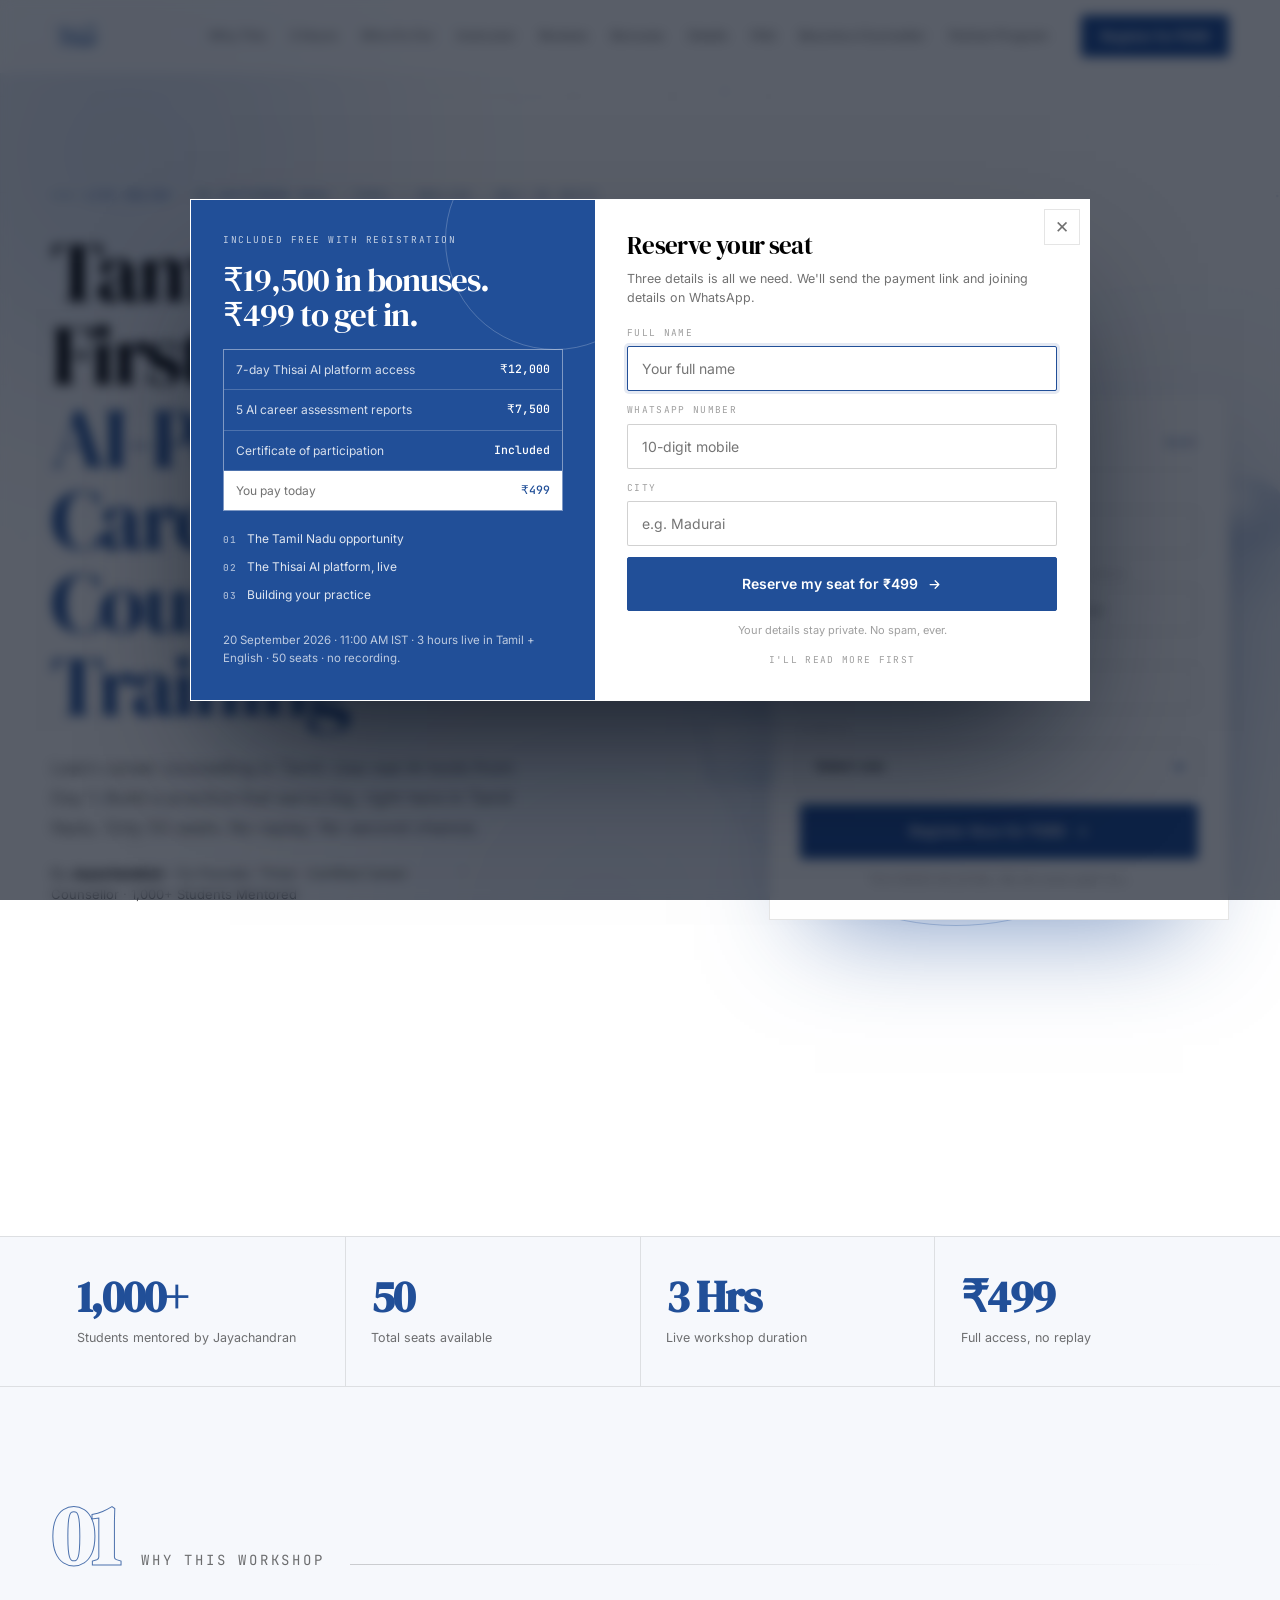
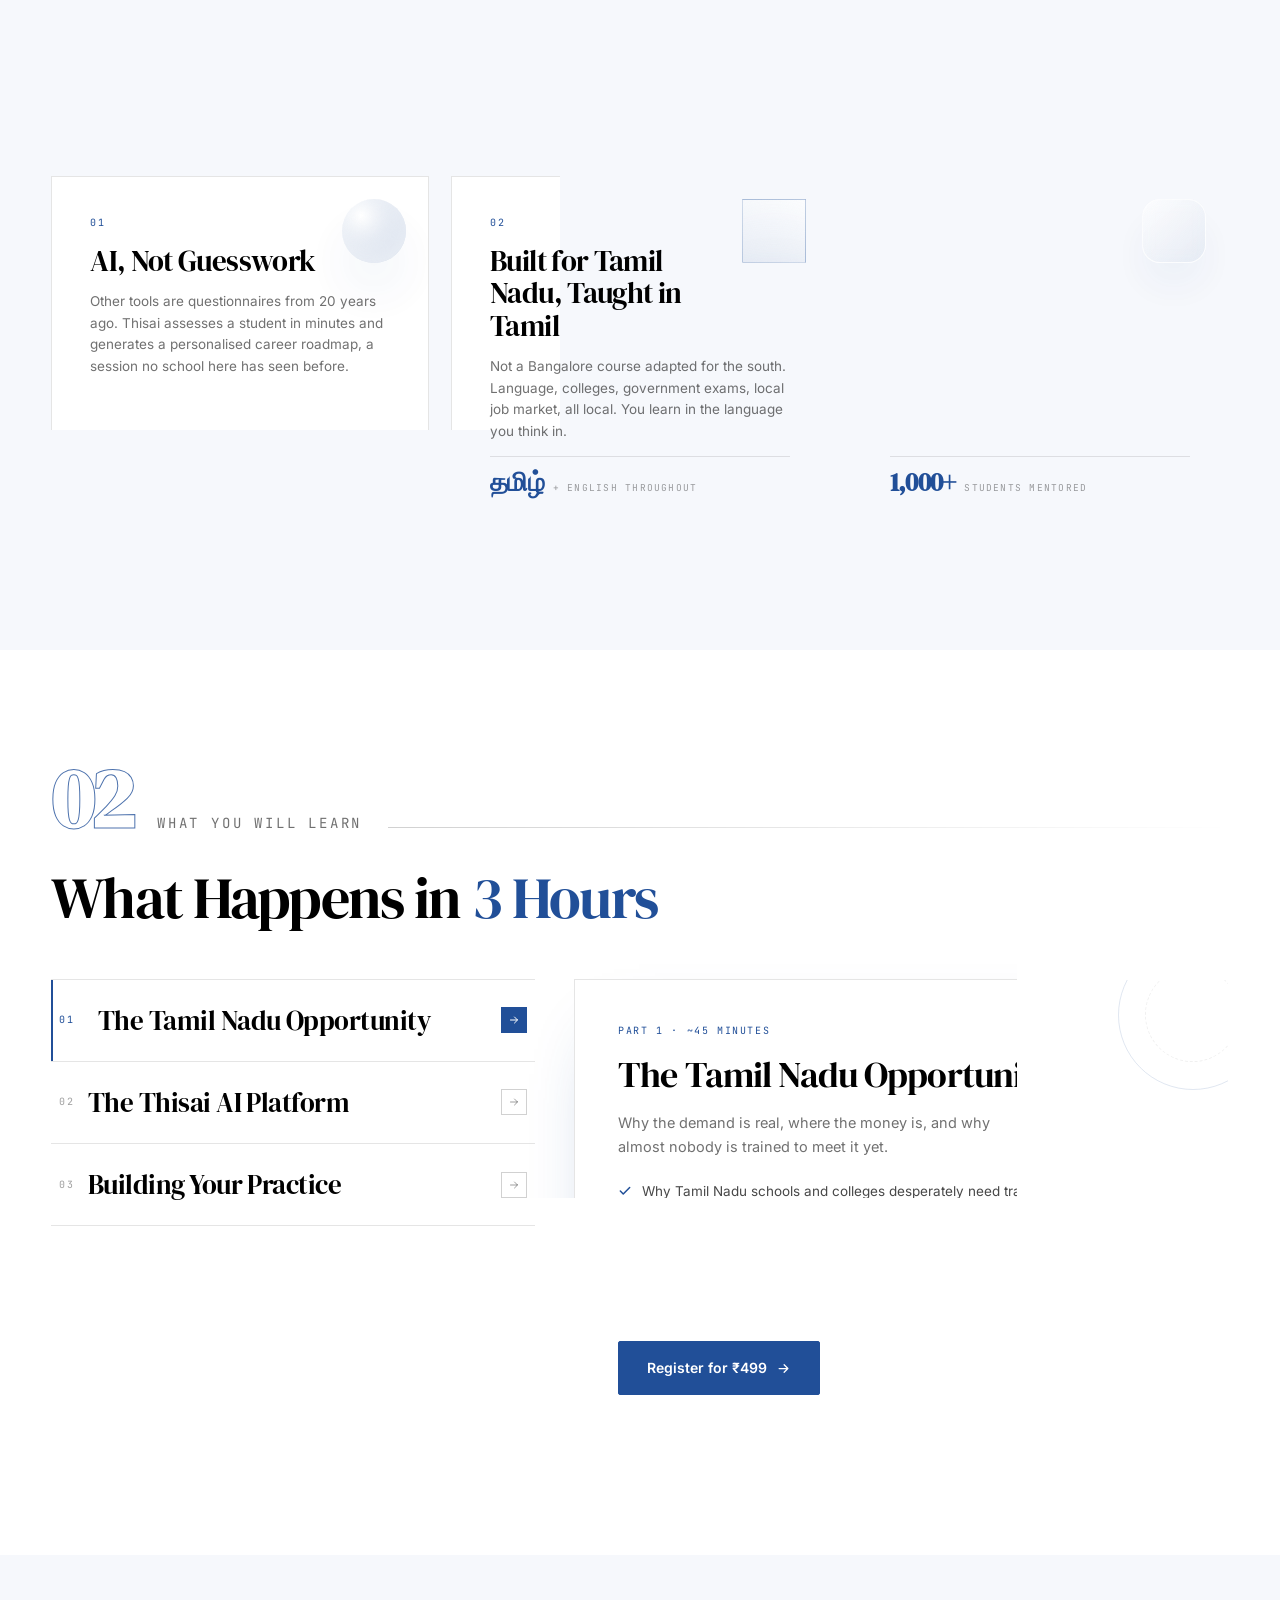
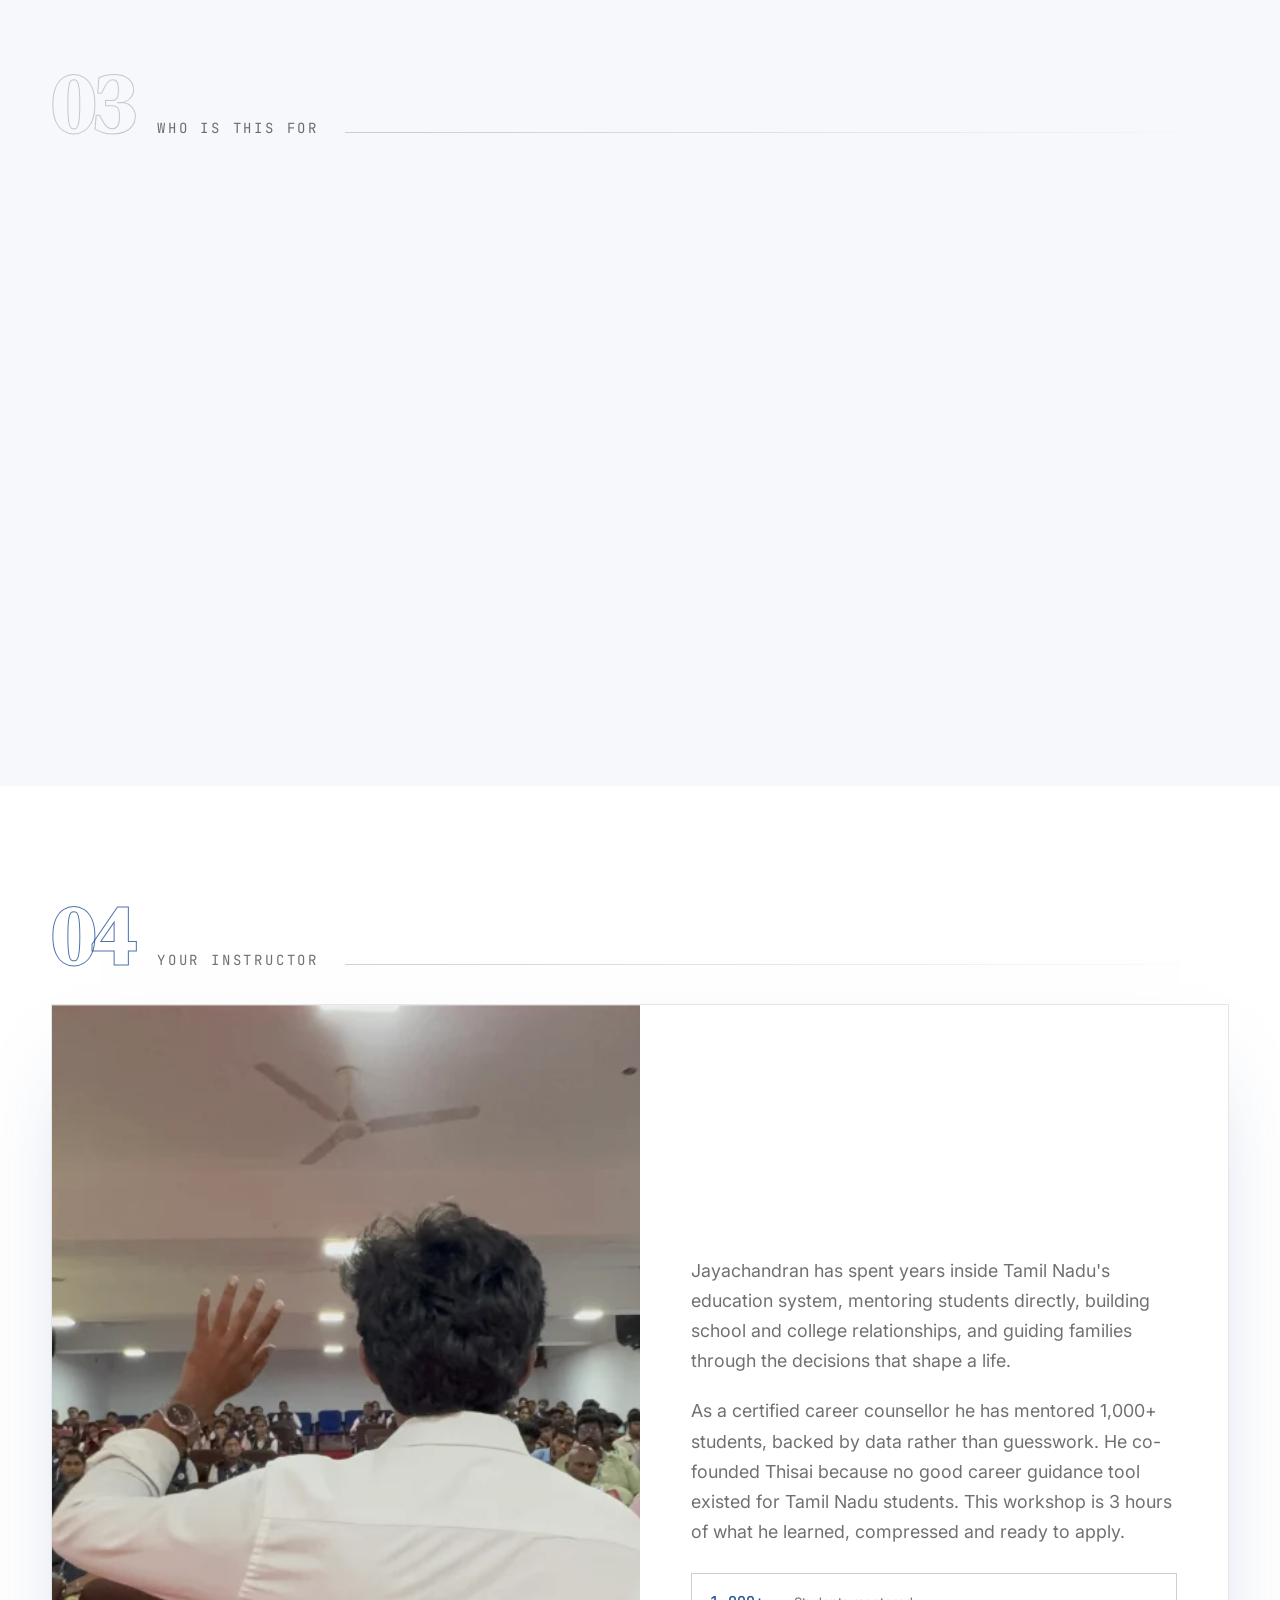
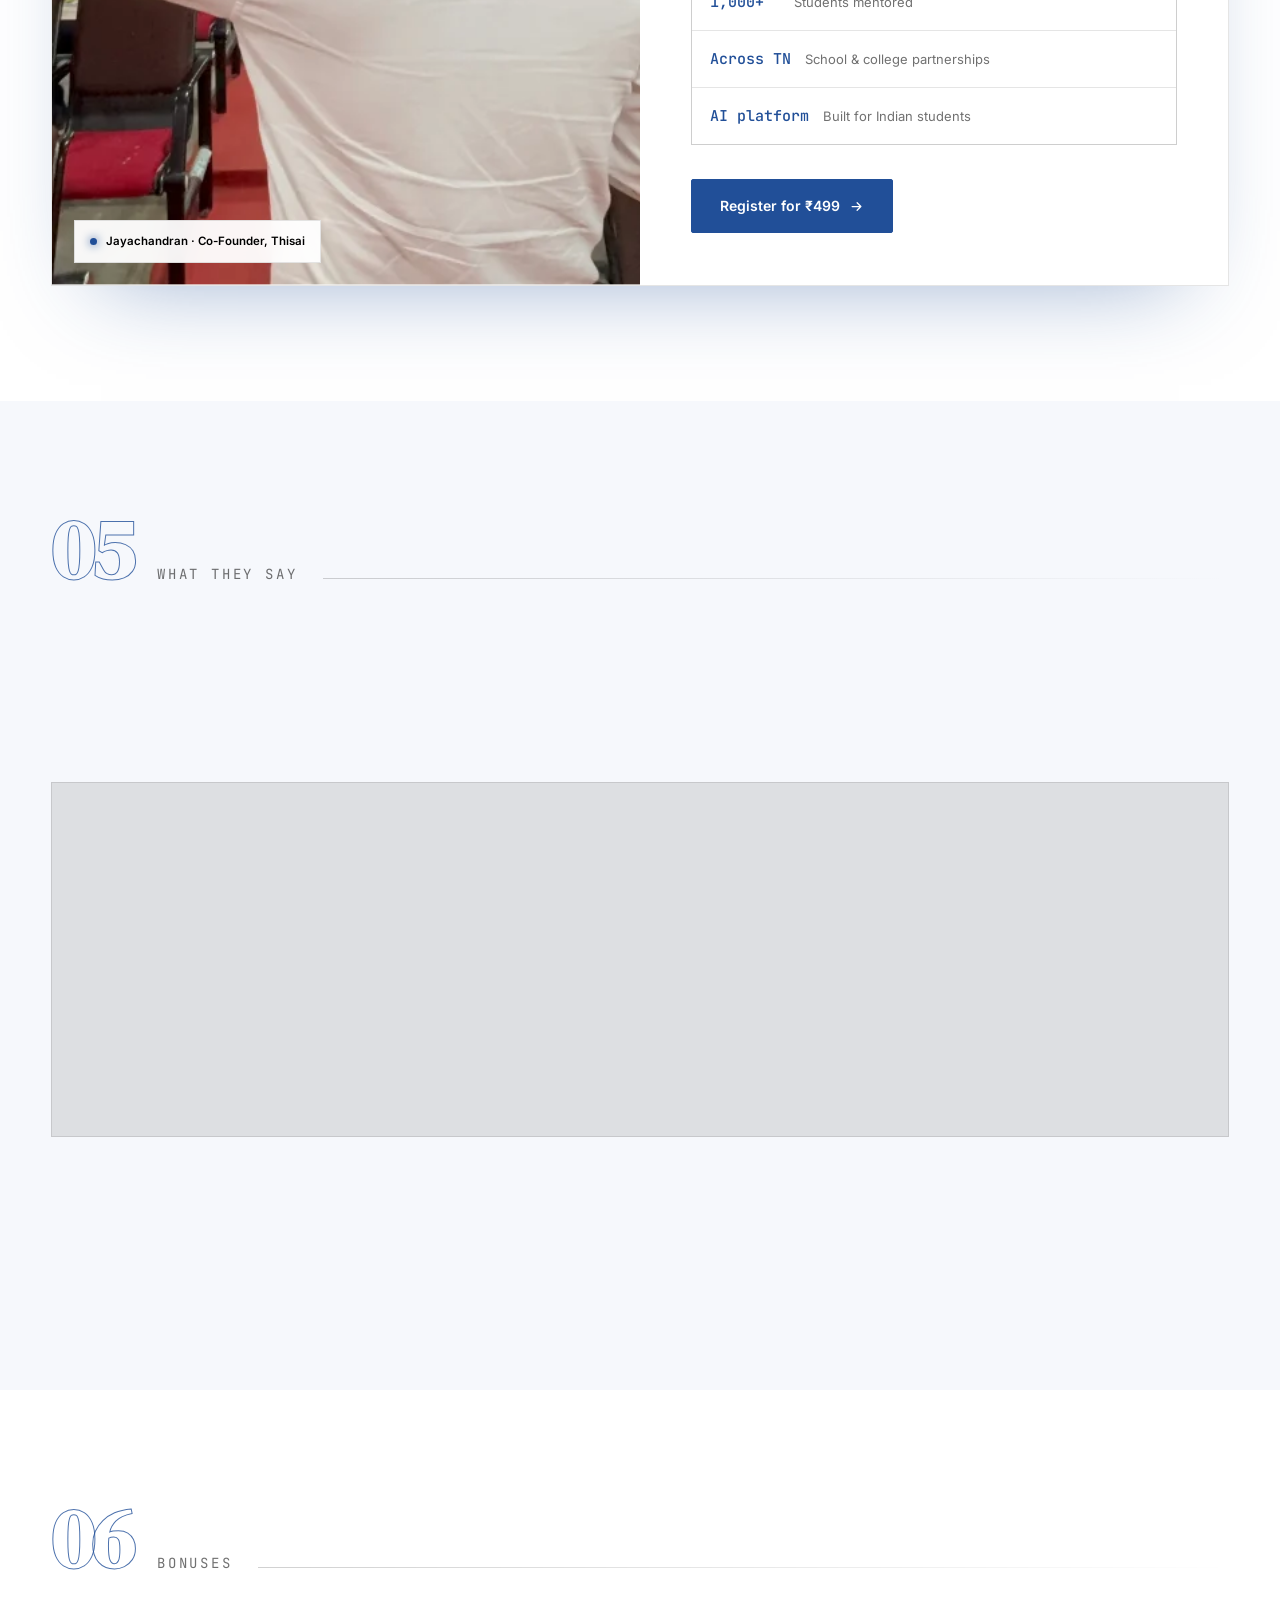
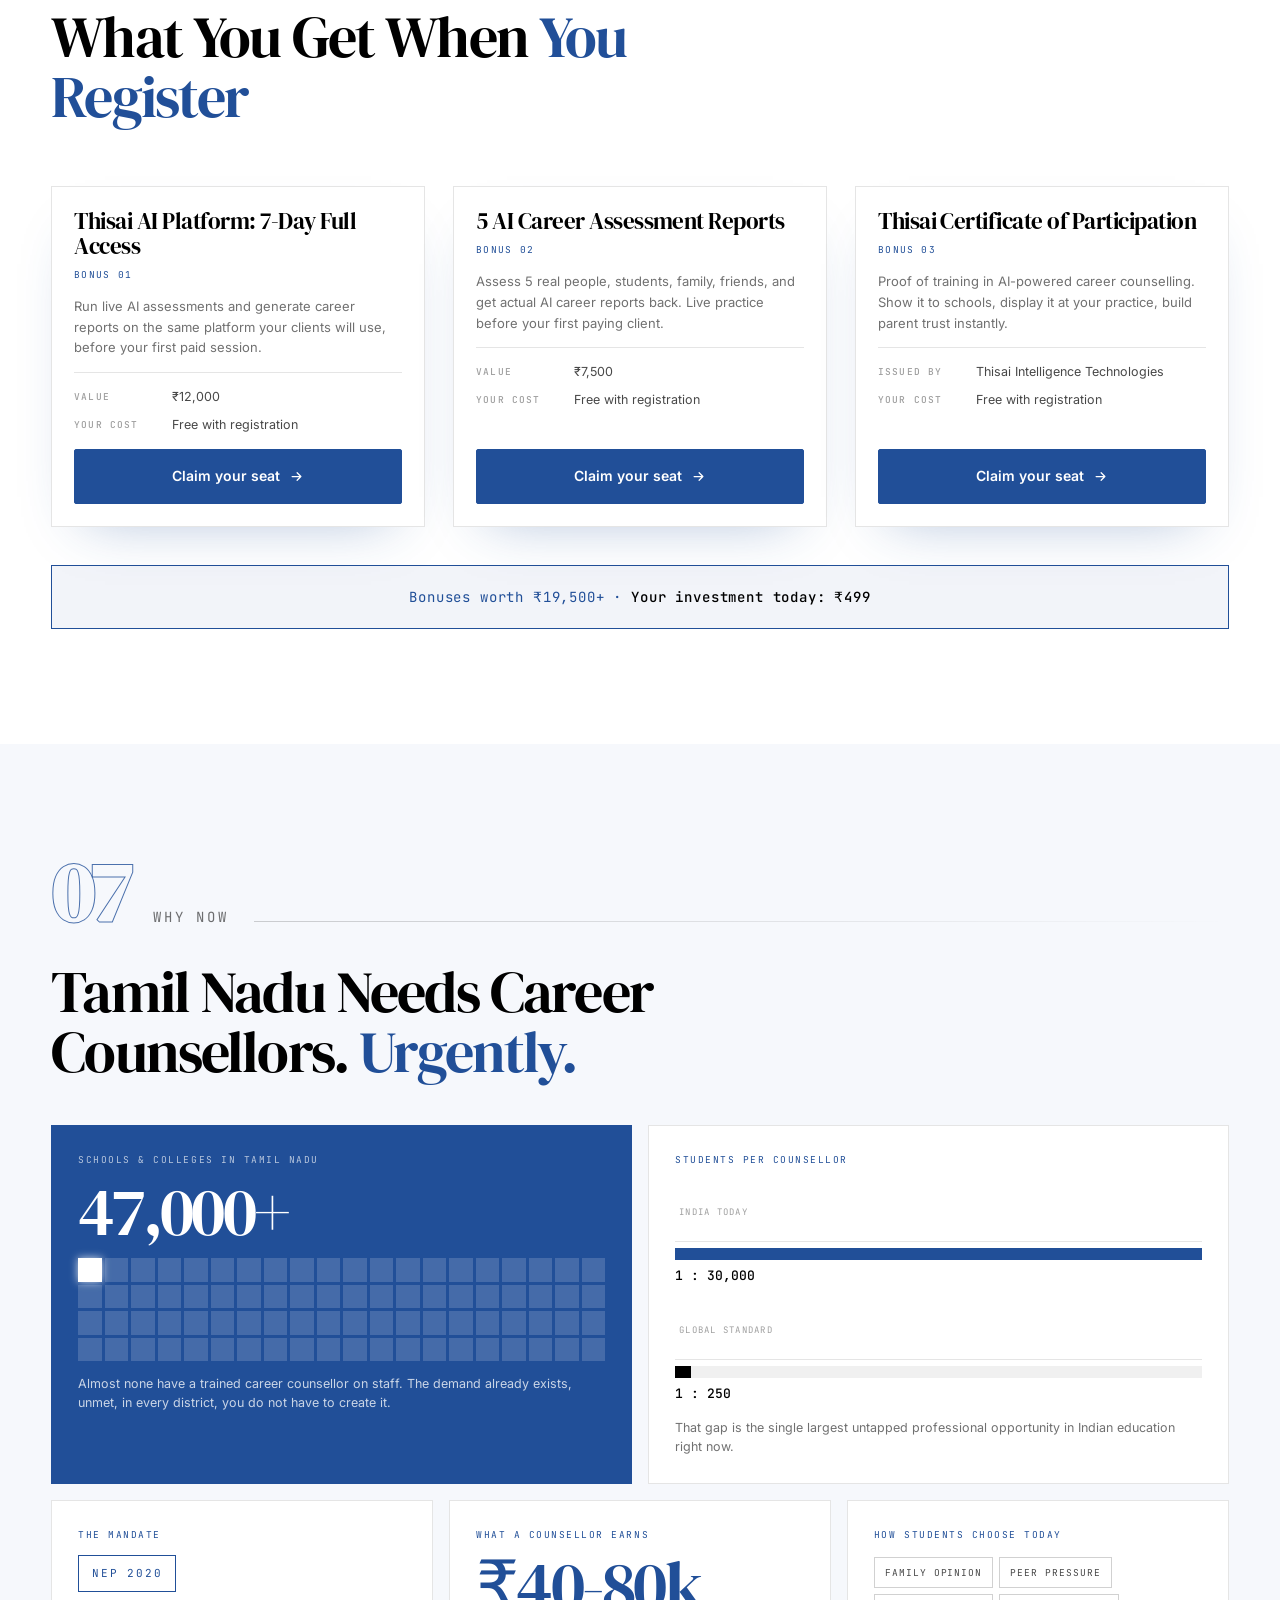
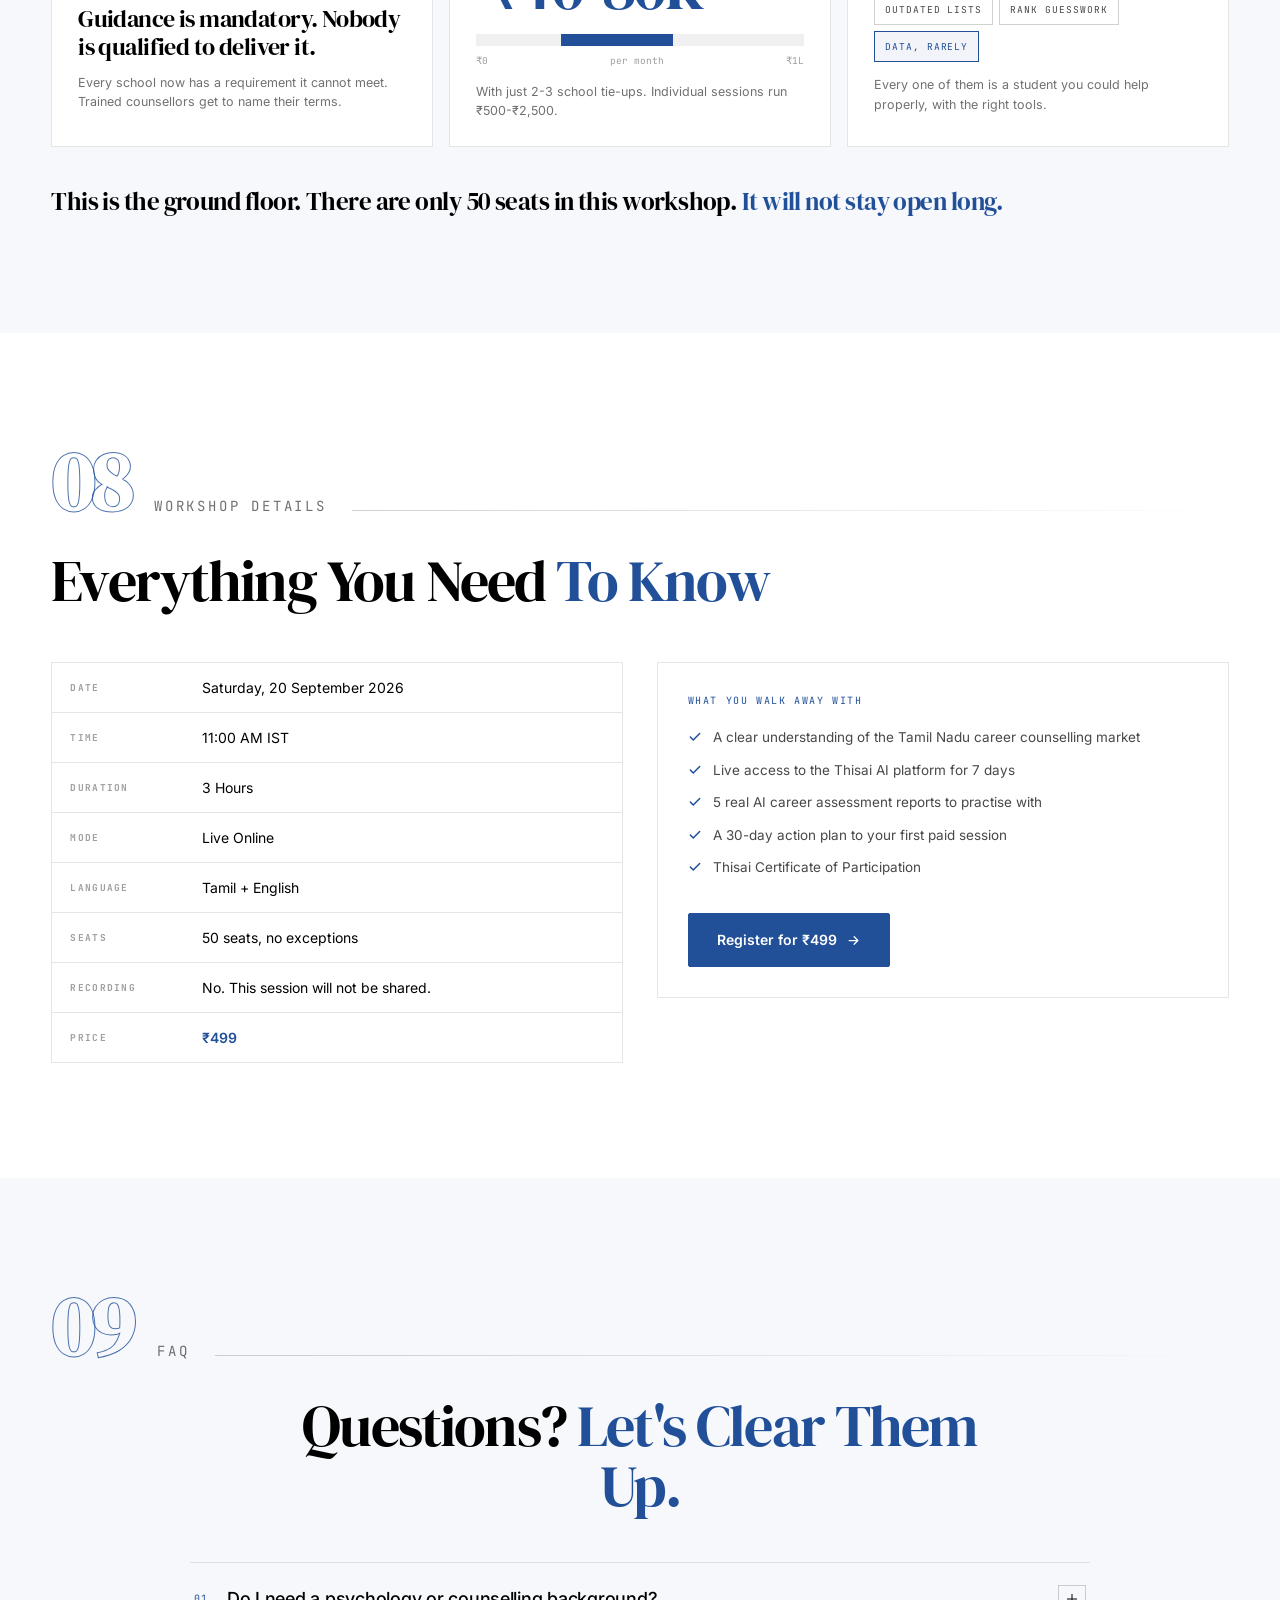
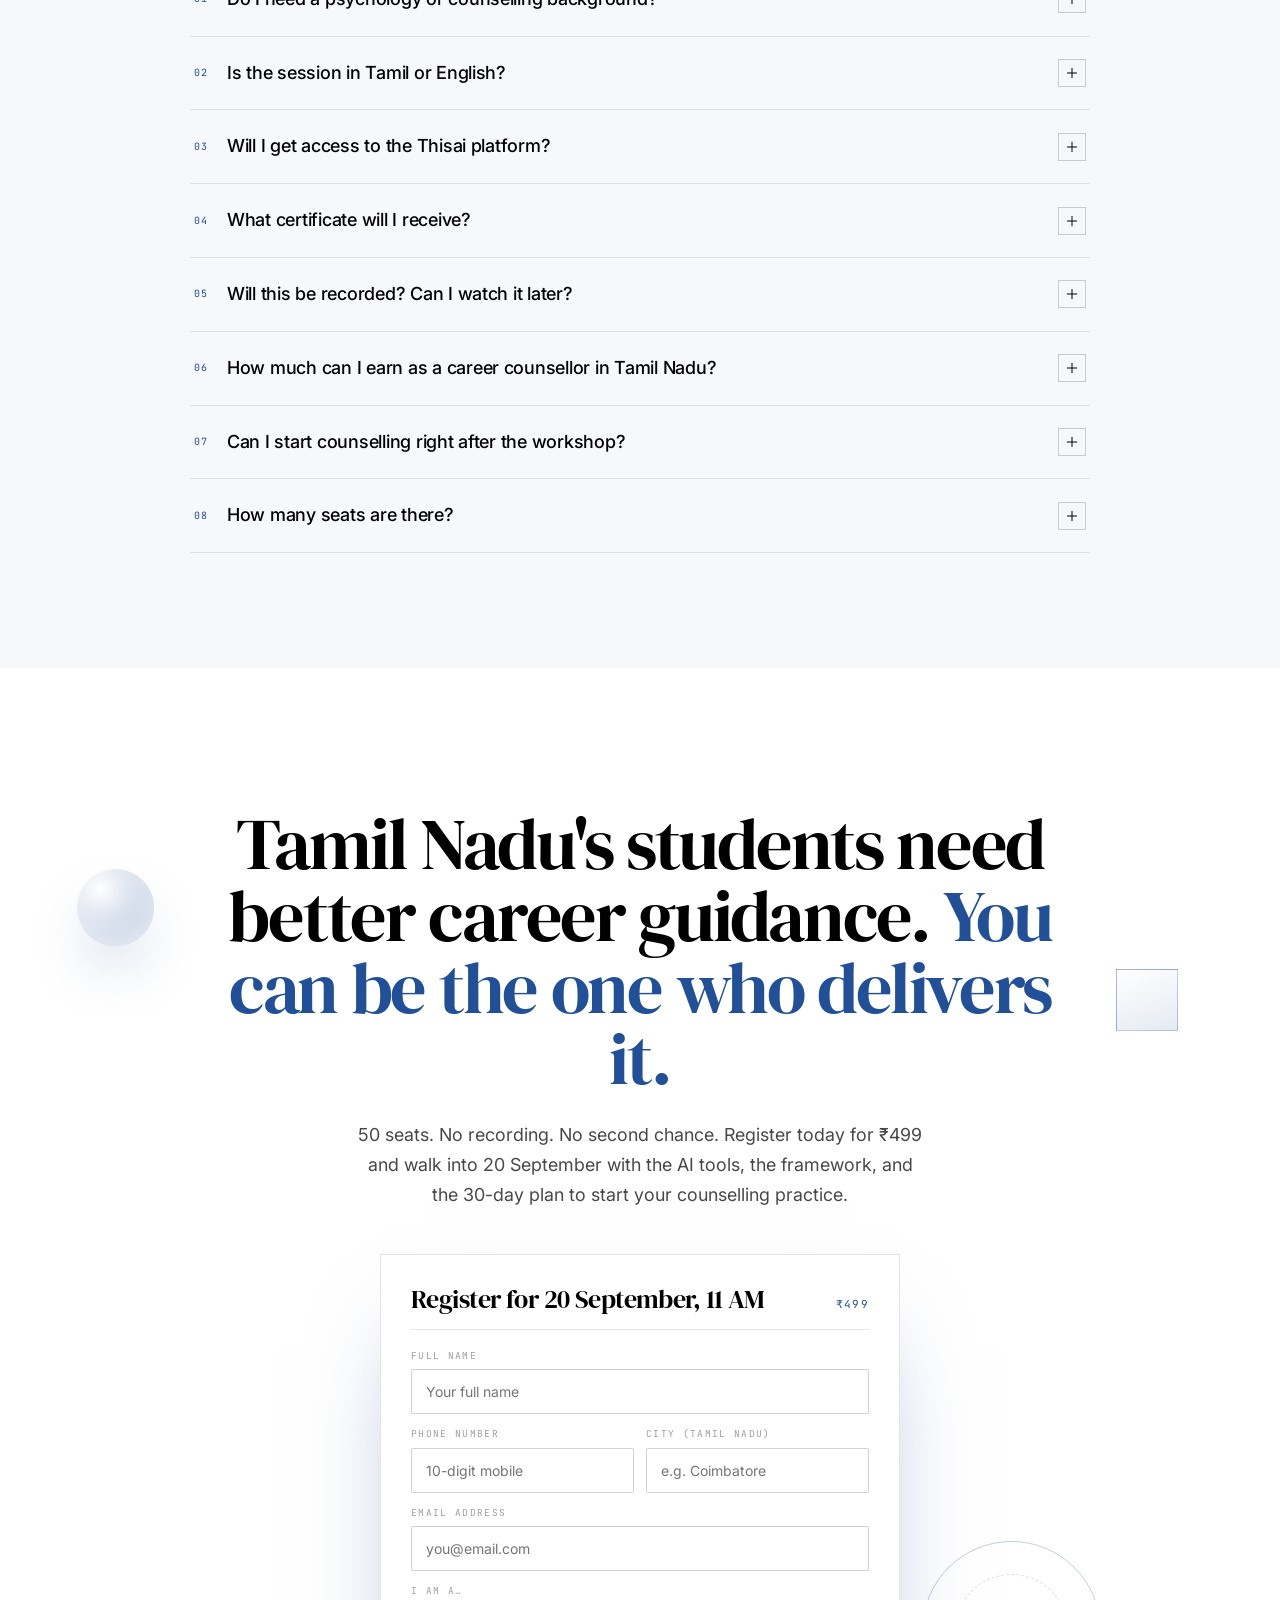
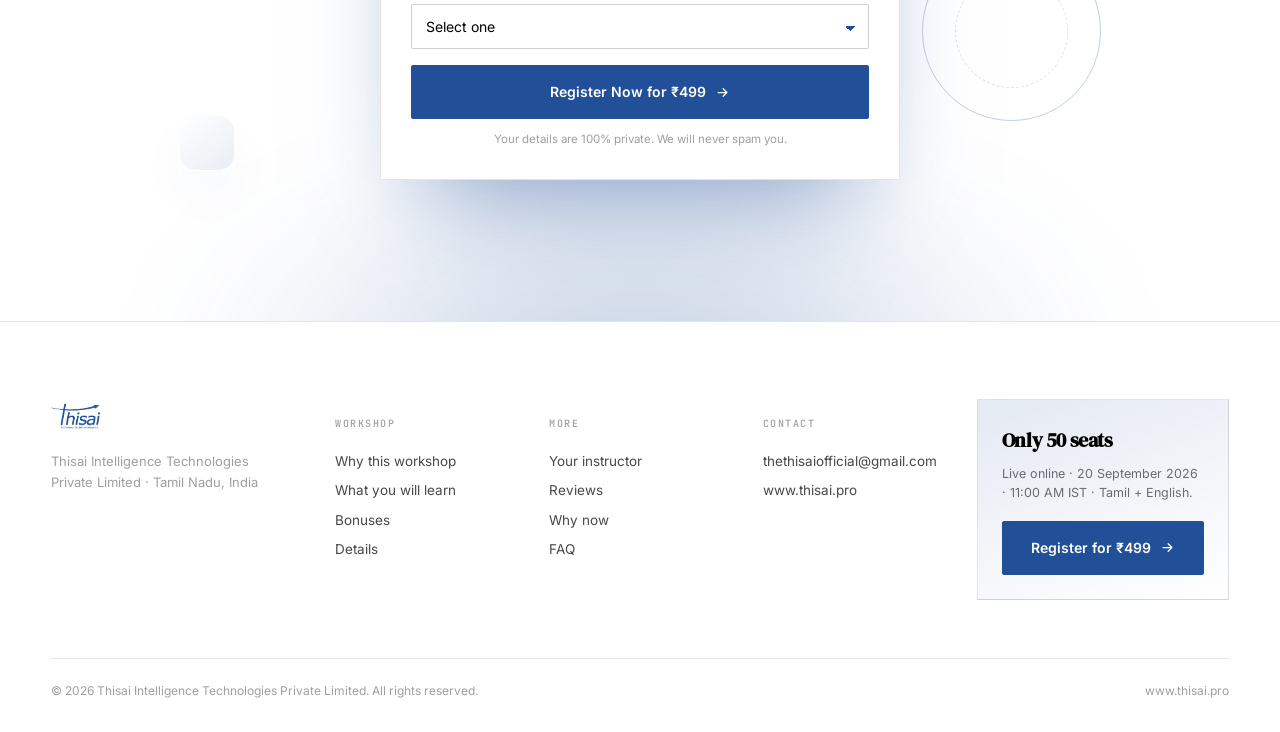
==== commit c354eb08: "Link Partner Program and certification pages from workshop nav Add "Become a Counsellor" (become-a-c" ====
--- a/index.html
+++ b/index.html
@@ -34,13 +34,13 @@
 <div class="wrap nav-in">
 <a class="lg" href="#top"><img src="assets/thisai-logo.png" alt="Thisai"></a>
 <nav class="nav-l">
-<a href="#ch01">Why This</a><a href="#ch02">3 Hours</a><a href="#ch03">Who It's For</a><a href="#ch04">Instructor</a><a href="#trust">Reviews</a><a href="#ch05">Bonuses</a><a href="#ch07">Details</a><a href="#ch08">FAQ</a>
+<a href="#ch01">Why This</a><a href="#ch02">3 Hours</a><a href="#ch03">Who It's For</a><a href="#ch04">Instructor</a><a href="#trust">Reviews</a><a href="#ch05">Bonuses</a><a href="#ch07">Details</a><a href="#ch08">FAQ</a><a href="become-a-career-counsellor.html">Become a Counsellor</a><a href="partner-program.html">Partner Program</a>
 </nav>
 <a class="btn btn-p btn-sm mag" href="#register" style="flex:none"><span>Register for ₹499</span></a>
 <button class="brg" id="brg" aria-label="Menu" aria-expanded="false"><b></b></button>
 </div>
 <div class="mn" id="mn"><div class="wrap">
-<a href="#ch01">Why This</a><a href="#ch02">3 Hours</a><a href="#ch03">Who It's For</a><a href="#ch04">Instructor</a><a href="#trust">Reviews</a><a href="#ch05">Bonuses</a><a href="#ch07">Details</a><a href="#ch08">FAQ</a>
+<a href="#ch01">Why This</a><a href="#ch02">3 Hours</a><a href="#ch03">Who It's For</a><a href="#ch04">Instructor</a><a href="#trust">Reviews</a><a href="#ch05">Bonuses</a><a href="#ch07">Details</a><a href="#ch08">FAQ</a><a href="become-a-career-counsellor.html">Become a Counsellor</a><a href="partner-program.html">Partner Program</a>
 <a class="btn btn-p" href="#register"><span>Register for ₹499</span></a>
 </div></div>
 </header>
